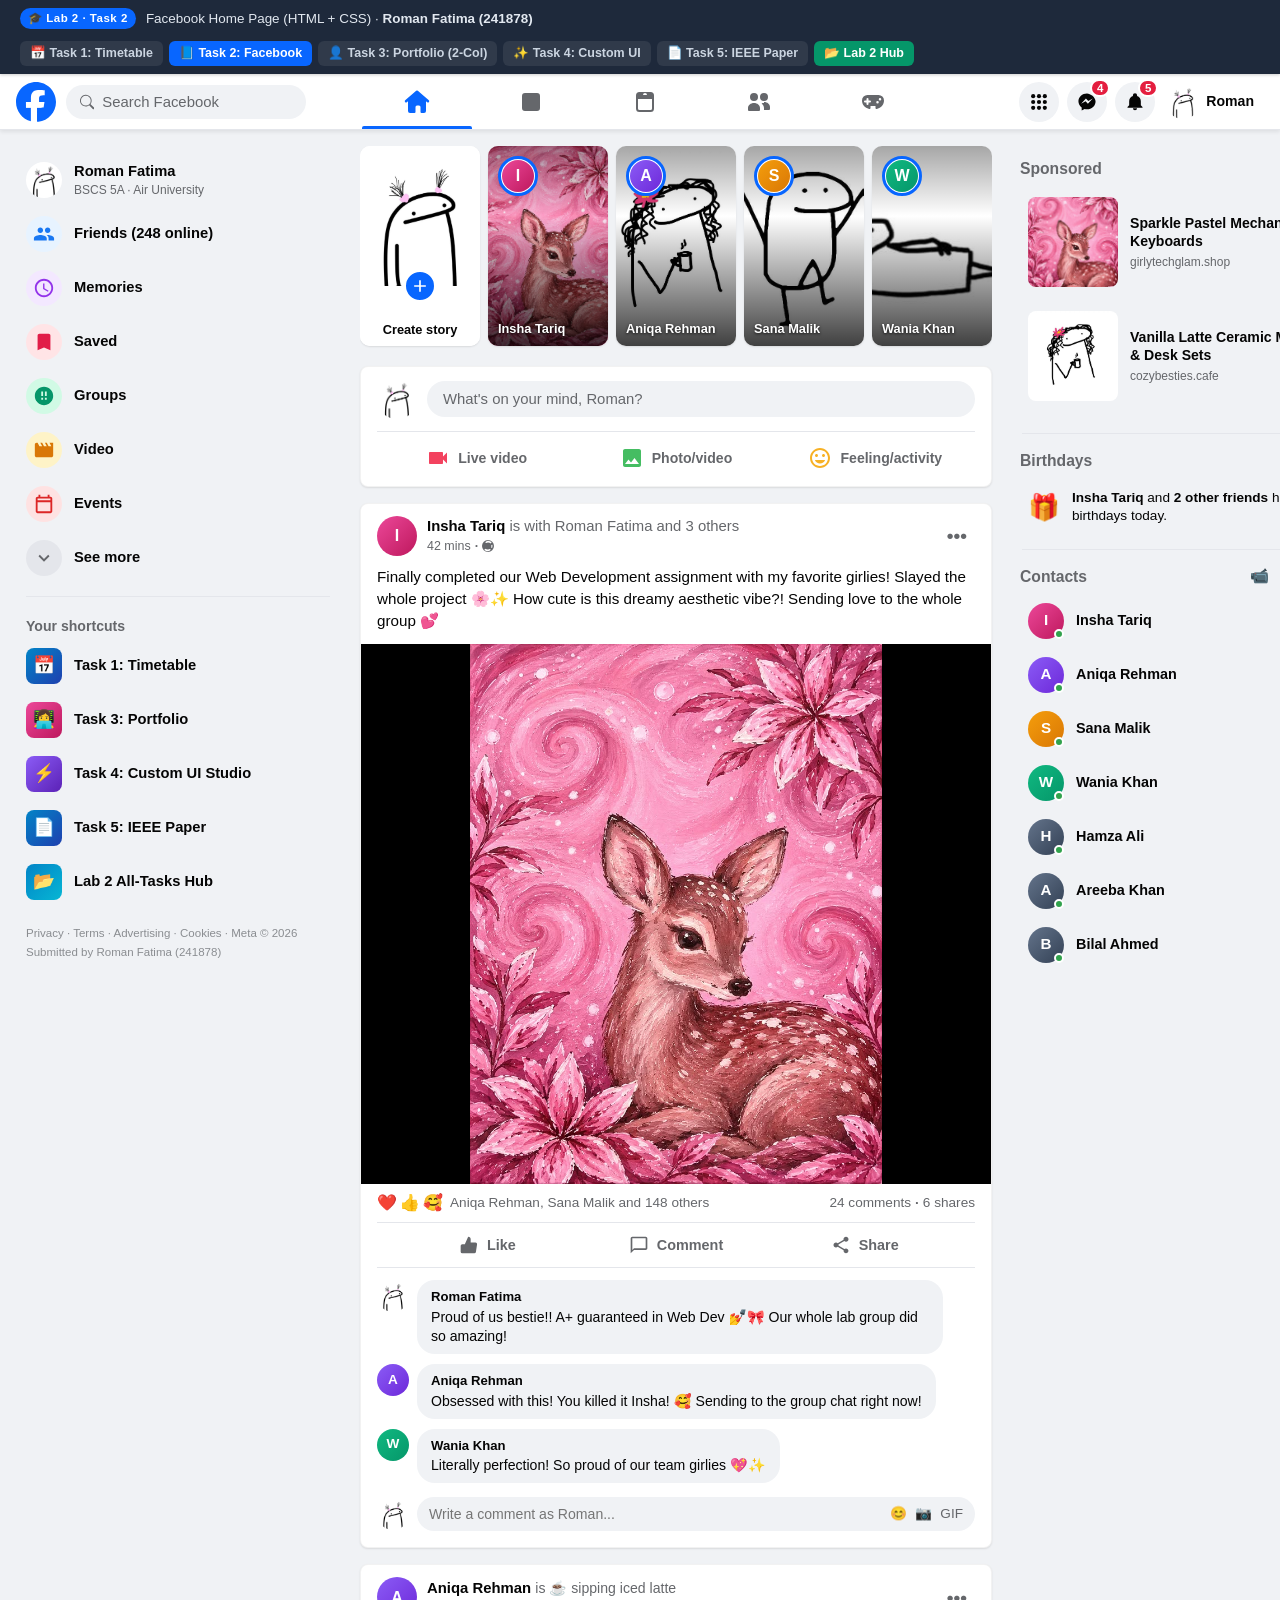
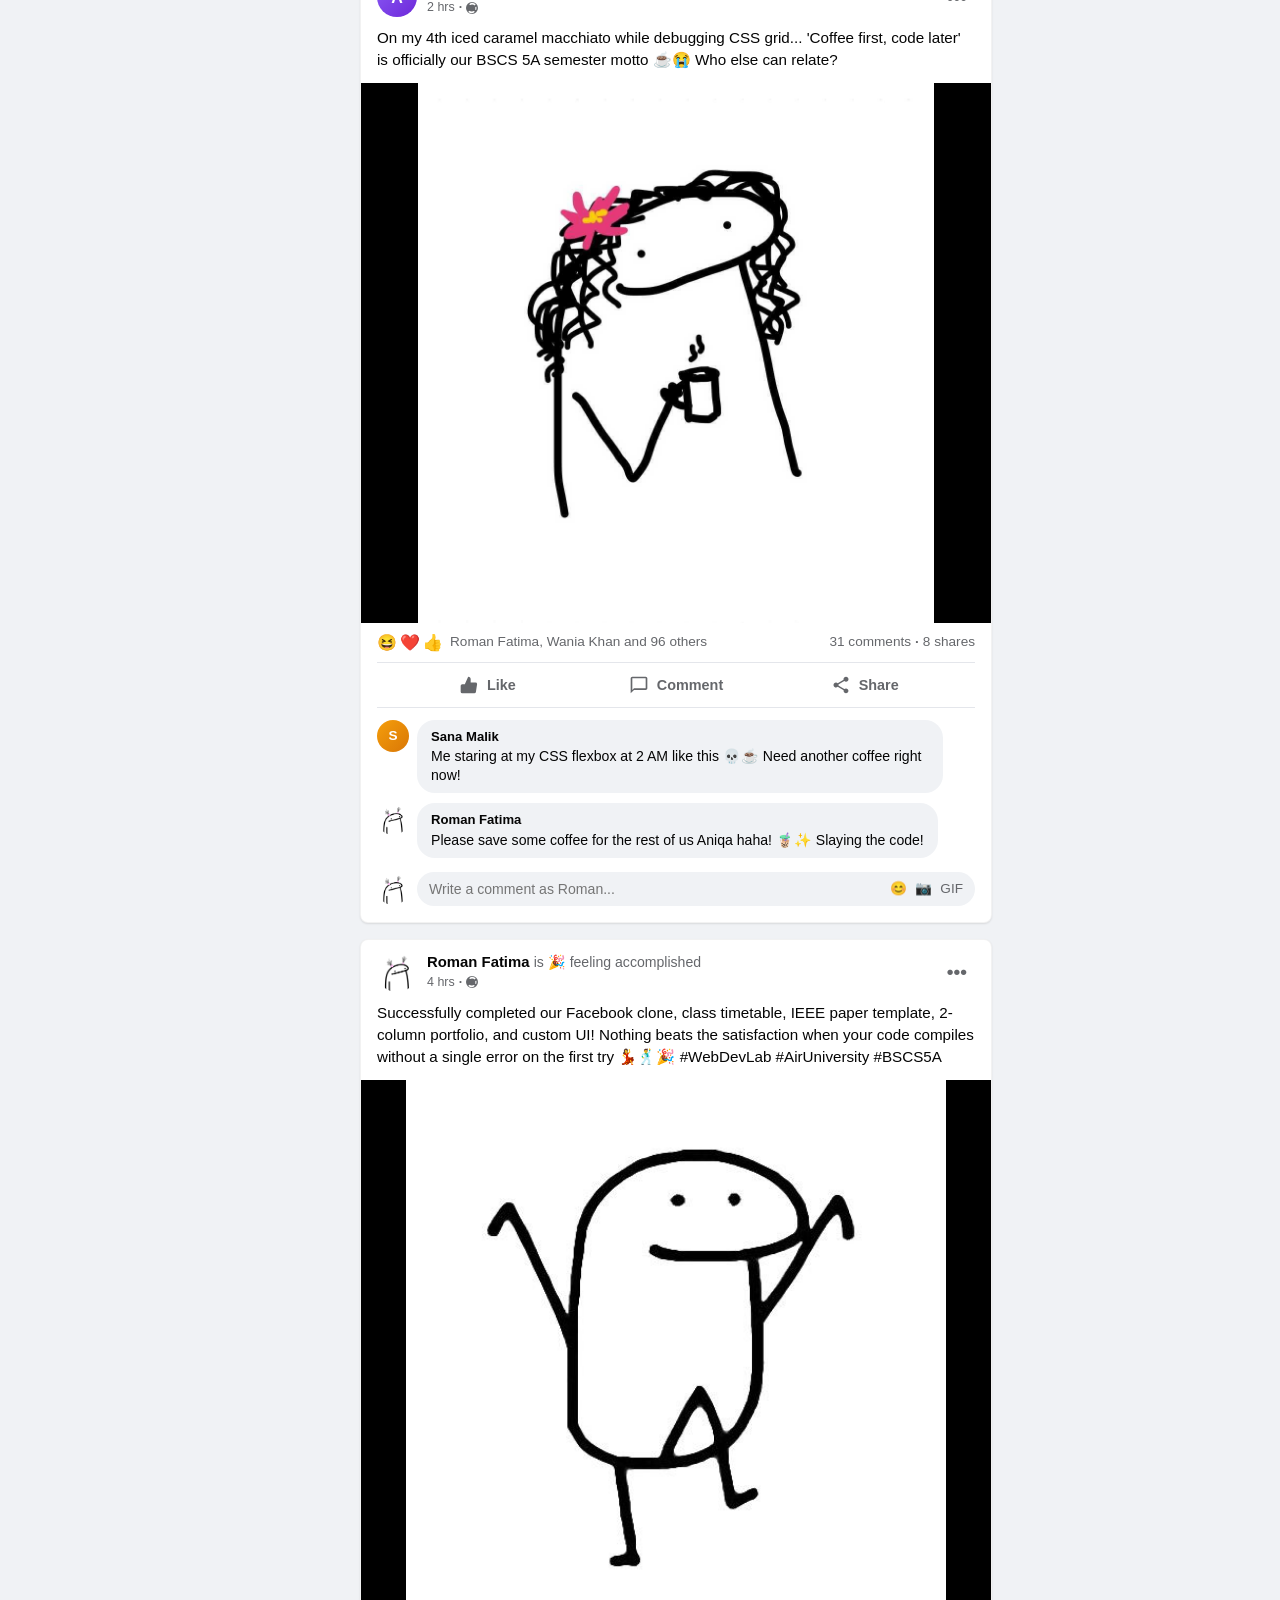
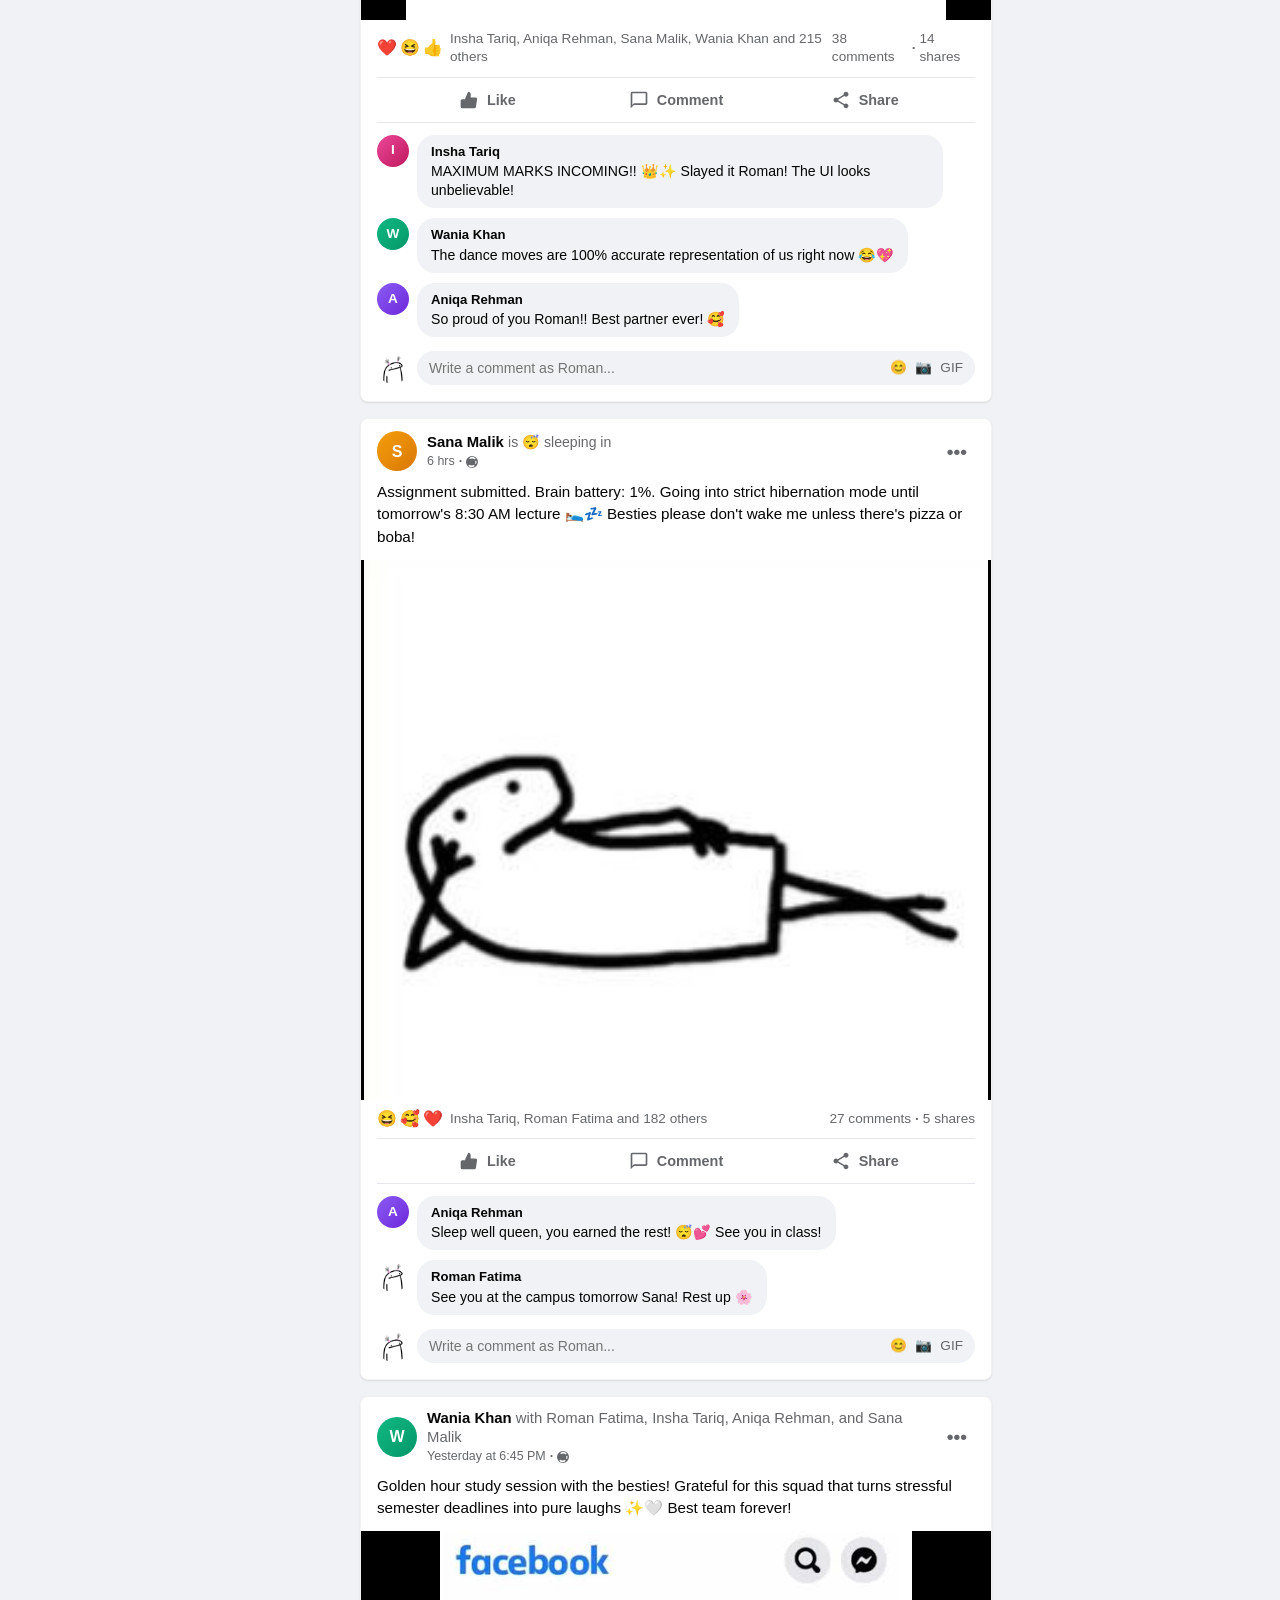
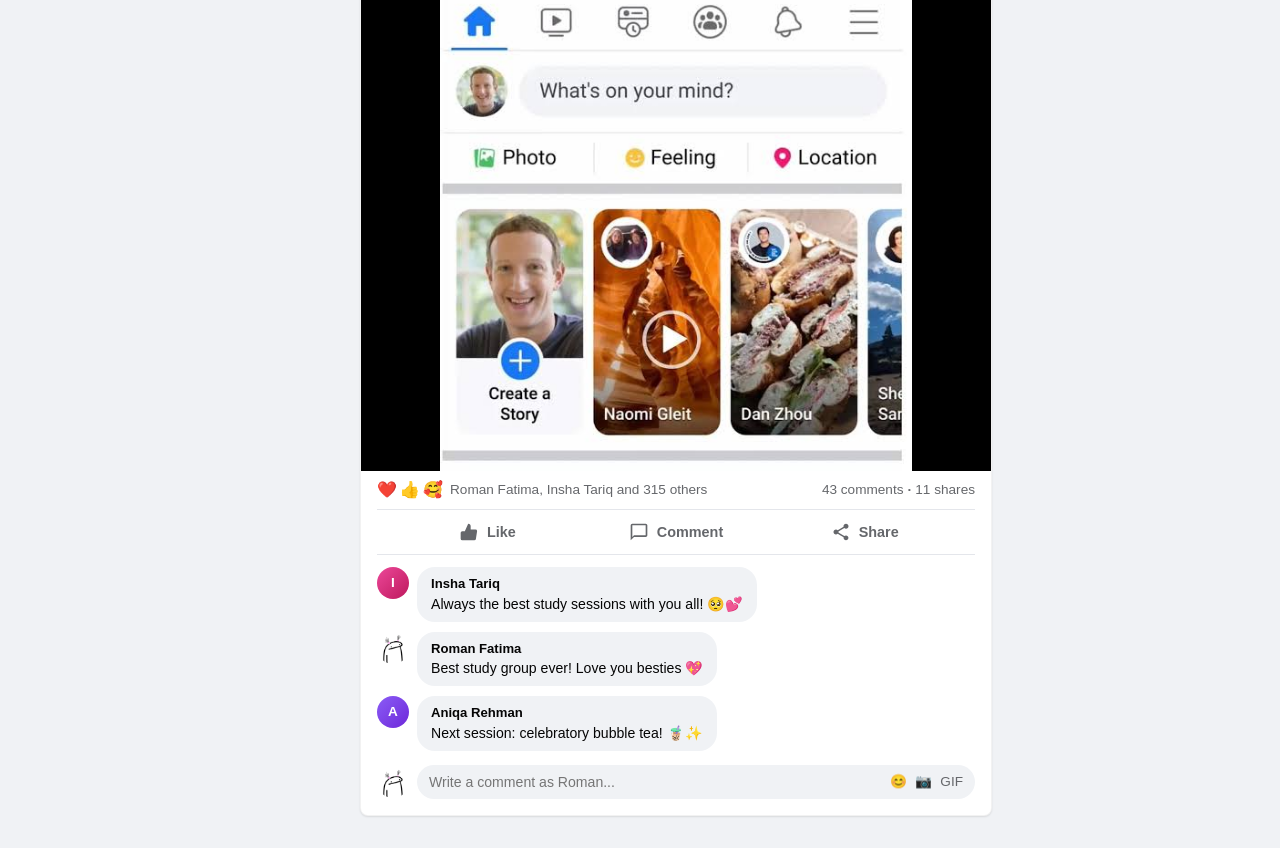
==== index.html @ 96b11219 "Completed Lab 2 Web Development Assignments - Roman Fatima (241878)" ====
<!DOCTYPE html>
<html lang="en">
<head>
  <meta charset="UTF-8">
  <meta name="viewport" content="width=device-width, initial-scale=1.0">
  <title>Facebook | Roman Fatima (BSCS 5A)</title>
  <meta name="description" content="Authentic Facebook Home Page Clone built with pure HTML and CSS for Web Development Lab 2. Featuring stories, real-time reactions, friends posts, and authentic Facebook layout.">
  
  <!-- Modern Clean Typography matching Facebook -->
  <link rel="preconnect" href="https://fonts.googleapis.com">
  <link rel="preconnect" href="https://fonts.gstatic.com" crossorigin>
  <link href="https://fonts.googleapis.com/css2?family=Segoe+UI:wght@400;600;700&family=Inter:wght@400;500;600;700&family=Outfit:wght@500;600;700&display=swap" rel="stylesheet">
  
  <!-- Stylesheet -->
  <link rel="stylesheet" href="styles.css">
</head>
<body class="theme-classic">

  <!-- ======================================================================
       LAB 2 ASSIGNMENT TASK SWITCHER BANNER
       ====================================================================== -->
  <aside class="lab2-quick-bar" aria-label="Assignment Navigation">
    <div class="quick-bar-left">
      <span class="lab2-pill">🎓 Lab 2 · Task 2</span>
      <span class="quick-bar-title">Facebook Home Page (HTML + CSS) · <strong>Roman Fatima (241878)</strong></span>
    </div>
    <div class="quick-bar-links">
      <a href="timetable.html" class="q-link">📅 Task 1: Timetable</a>
      <a href="index.html" class="q-link active">📘 Task 2: Facebook</a>
      <a href="portfolio.html" class="q-link">👤 Task 3: Portfolio (2-Col)</a>
      <a href="custom-ui.html" class="q-link">✨ Task 4: Custom UI</a>
      <a href="ieee-paper.html" class="q-link">📄 Task 5: IEEE Paper</a>
      <a href="full stack lab/Lab 2/index.html" class="q-link hub-btn">📂 Lab 2 Hub</a>
    </div>
  </aside>

  <!-- ======================================================================
       FACEBOOK TOP NAVIGATION BAR (Authentic Facebook Structure)
       ====================================================================== -->
  <header class="fb-header">
    
    <!-- Left: FB Logo & Search -->
    <div class="fb-header-left">
      <a href="index.html" class="fb-logo" title="Facebook">
        <svg viewBox="0 0 36 36" fill="url(#fb-blue-grad)" width="40" height="40">
          <defs>
            <linearGradient id="fb-blue-grad" x1="0%" y1="0%" x2="0%" y2="100%">
              <stop offset="0%" stop-color="#0088FF"/>
              <stop offset="100%" stop-color="#0066EE"/>
            </linearGradient>
          </defs>
          <path d="M20.181 35.87C29.094 34.791 36 27.202 36 18c0-9.941-8.059-18-18-18S0 8.059 0 18c0 8.36 5.706 15.39 13.438 17.38v-12.3H8.973v-5.08h4.465V14.12c0-4.41 2.625-6.85 6.643-6.85 1.924 0 3.937.344 3.937.344v4.33h-2.219c-2.186 0-2.868 1.356-2.868 2.75v3.31h4.88l-.78 5.08h-4.1V35.87z" fill="#0866ff"/>
          <path d="M24.846 22.98l.78-5.08h-4.88v-3.31c0-1.394.682-2.75 2.868-2.75h2.219v-4.33s-2.013-.344-3.937-.344c-4.018 0-6.643 2.44-6.643 6.85v3.88H8.973v5.08h4.465v12.3c.883.136 1.785.207 2.702.207.86 0 1.705-.064 2.534-.187v-12.32h4.172z" fill="#ffffff"/>
        </svg>
      </a>
      <div class="fb-search-bar">
        <svg class="search-icon" viewBox="0 0 16 16" width="16" height="16" fill="#65676b">
          <path d="M11.742 10.344a6.5 6.5 0 1 0-1.397 1.398h-.001c.03.04.062.078.098.115l3.85 3.85a1 1 0 0 0 1.415-1.414l-3.85-3.85a1.007 1.007 0 0 0-.115-.1zM12 6.5a5.5 5.5 0 1 1-11 0 5.5 5.5 0 0 1 11 0z"/>
        </svg>
        <input type="text" placeholder="Search Facebook" aria-label="Search Facebook">
      </div>
    </div>

    <!-- Center: Primary 5 FB Navigation Tabs -->
    <nav class="fb-header-center" aria-label="Global Navigation">
      <a href="index.html" class="nav-tab active" title="Home">
        <svg viewBox="0 0 28 28" width="28" height="28" fill="currentColor">
          <path d="M25.825 12.29l-11-9.5a1.25 1.25 0 0 0-1.65 0l-11 9.5a1.25 1.25 0 0 0 1.65 1.88L5 13.197V23a2 2 0 0 0 2 2h4.5a1 1 0 0 0 1-1v-5a1.5 1.5 0 0 1 1.5-1.5h2a1.5 1.5 0 0 1 1.5 1.5v5a1 1 0 0 0 1 1H21a2 2 0 0 0 2-2V13.197l1.175.973a1.25 1.25 0 0 0 1.65-1.88z"/>
        </svg>
        <span class="active-indicator"></span>
      </a>
      <a href="#video" class="nav-tab" title="Video">
        <svg viewBox="0 0 28 28" width="28" height="28" fill="currentColor">
          <path d="M8 5a3 3 0 0 0-3 3v12a3 3 0 0 0 3 3h12a3 3 0 0 0 3-3V8a3 3 0 0 0-3-3H8zm4 5.5v7l5.5-3.5-5.5-3.5z"/>
        </svg>
      </a>
      <a href="#marketplace" class="nav-tab" title="Marketplace">
        <svg viewBox="0 0 28 28" width="28" height="28" fill="currentColor">
          <path d="M19.5 4h-11a3.5 3.5 0 0 0-3.5 3.5v13A3.5 3.5 0 0 0 8.5 24h11a3.5 3.5 0 0 0 3.5-3.5v-13A3.5 3.5 0 0 0 19.5 4zm-7.5 3a2 2 0 1 1 4 0h-4zm7.5 15h-11a1.5 1.5 0 0 1-1.5-1.5V11h14v9.5a1.5 1.5 0 0 1-1.5 1.5z"/>
        </svg>
      </a>
      <a href="#groups" class="nav-tab" title="Groups">
        <svg viewBox="0 0 28 28" width="28" height="28" fill="currentColor">
          <path d="M9 13a4 4 0 1 0 0-8 4 4 0 0 0 0 8zm10 0a4 4 0 1 0 0-8 4 4 0 0 0 0 8zm-10 2c-3.315 0-6 2.239-6 5v2a1 1 0 0 0 1 1h10a1 1 0 0 0 1-1v-2c0-2.761-2.685-5-6-5zm10 0c-.868 0-1.684.155-2.422.428 1.458 1.144 2.422 2.76 2.422 4.572v2h5a1 1 0 0 0 1-1v-2c0-2.761-2.685-5-6-5z"/>
        </svg>
      </a>
      <a href="#gaming" class="nav-tab" title="Gaming">
        <svg viewBox="0 0 28 28" width="28" height="28" fill="currentColor">
          <path d="M19.5 7h-11a5.5 5.5 0 0 0-5.5 5.5c0 3.55 2.11 6.64 5.37 7.76l1.79.62c.67.23 1.34-.27 1.34-.98v-1.9h5v1.9c0 .71.67 1.21 1.34.98l1.79-.62c3.26-1.12 5.37-4.21 5.37-7.76A5.5 5.5 0 0 0 19.5 7zm-8.5 7.5h-1.5v1.5a1 1 0 0 1-2 0v-1.5H6a1 1 0 0 1 0-2h1.5V11a1 1 0 0 1 2 0v1.5H11a1 1 0 0 1 0 2zm7.5 1a1.25 1.25 0 1 1 0-2.5 1.25 1.25 0 0 1 0 2.5zm2.5-3a1.25 1.25 0 1 1 0-2.5 1.25 1.25 0 0 1 0 2.5z"/>
        </svg>
      </a>
    </nav>

    <!-- Right: Menu, Messenger, Notifications, Profile -->
    <div class="fb-header-right">
      
      <button class="circle-btn" title="Menu" aria-label="Menu">
        <svg viewBox="0 0 24 24" width="20" height="20" fill="currentColor">
          <circle cx="5" cy="5" r="2.5"/><circle cx="12" cy="5" r="2.5"/><circle cx="19" cy="5" r="2.5"/>
          <circle cx="5" cy="12" r="2.5"/><circle cx="12" cy="12" r="2.5"/><circle cx="19" cy="12" r="2.5"/>
          <circle cx="5" cy="19" r="2.5"/><circle cx="12" cy="19" r="2.5"/><circle cx="19" cy="19" r="2.5"/>
        </svg>
      </button>

      <button class="circle-btn" title="Messenger" aria-label="Messenger" id="messengerBtn">
        <svg viewBox="0 0 28 28" width="20" height="20" fill="currentColor">
          <path d="M14 2C7.373 2 2 6.925 2 13c0 3.473 1.765 6.574 4.545 8.625v4.375l4.137-2.27c1.037.29 2.148.445 3.318.445 6.627 0 12-4.925 12-11S18.627 2 14 2zm1.25 14.5l-3.25-3.5-6.25 3.5 6.75-7.25 3.25 3.5 6.25-3.5-6.75 7.25z"/>
        </svg>
        <span class="fb-badge">4</span>
      </button>

      <button class="circle-btn" title="Notifications" aria-label="Notifications">
        <svg viewBox="0 0 24 24" width="20" height="20" fill="currentColor">
          <path d="M12 22a2.5 2.5 0 0 0 2.5-2.5h-5A2.5 2.5 0 0 0 12 22zm7-6v-5c0-3.07-1.63-5.64-4.5-6.32V4a2.5 2.5 0 0 0-5 0v.68C6.64 5.36 5 7.92 5 11v5l-2 2v1h18v-1l-2-2z"/>
        </svg>
        <span class="fb-badge">5</span>
      </button>

      <!-- Roman's Profile Chip -->
      <a href="portfolio.html" class="user-chip-btn" title="Roman Fatima Profile">
        <img src="img2.jpg" alt="Roman Fatima" class="user-avatar-top">
        <span class="user-chip-name">Roman</span>
      </a>

    </div>

  </header>

  <!-- ======================================================================
       FACEBOOK MAIN 3-COLUMN LAYOUT
       ====================================================================== -->
  <div class="fb-main-layout">

    <!-- ------------------------------------------------------------------
         LEFT SIDEBAR: Shortcuts & Navigation
         ------------------------------------------------------------------ -->
    <aside class="fb-sidebar-left">
      <div class="sidebar-scrollable">

        <!-- User Profile Shortcut -->
        <a href="portfolio.html" class="sidebar-row">
          <img src="img2.jpg" alt="Roman Fatima" class="sidebar-avatar">
          <div class="sidebar-row-info">
            <span class="sidebar-row-title">Roman Fatima</span>
            <span class="sidebar-row-sub">BSCS 5A · Air University</span>
          </div>
        </a>

        <!-- Facebook Navigation Shortcuts -->
        <a href="#friends" class="sidebar-row">
          <div class="sidebar-icon-circle blue">
            <svg viewBox="0 0 24 24" width="22" height="22" fill="#1877f2"><path d="M16 11c1.66 0 2.99-1.34 2.99-3S17.66 5 16 5c-1.66 0-3 1.34-3 3s1.34 3 3 3zm-8 0c1.66 0 2.99-1.34 2.99-3S9.66 5 8 5C6.34 5 5 6.34 5 8s1.34 3 3 3zm0 2c-2.33 0-7 1.17-7 3.5V19h14v-2.5c0-2.33-4.67-3.5-7-3.5zm8 0c-.29 0-.62.02-.97.05 1.16.84 1.97 1.97 1.97 3.45V19h6v-2.5c0-2.33-4.67-3.5-7-3.5z"/></svg>
          </div>
          <span class="sidebar-row-title">Friends (248 online)</span>
        </a>

        <a href="#memories" class="sidebar-row">
          <div class="sidebar-icon-circle purple">
            <svg viewBox="0 0 24 24" width="22" height="22" fill="#9333ea"><path d="M11.99 2C6.47 2 2 6.48 2 12s4.47 10 9.99 10C17.52 22 22 17.52 22 12S17.52 2 11.99 2zM12 20c-4.42 0-8-3.58-8-8s3.58-8 8-8 8 3.58 8 8-3.58 8-8 8zm.5-13H11v6l5.25 3.15.75-1.23-4.5-2.67z"/></svg>
          </div>
          <span class="sidebar-row-title">Memories</span>
        </a>

        <a href="#saved" class="sidebar-row">
          <div class="sidebar-icon-circle pink">
            <svg viewBox="0 0 24 24" width="22" height="22" fill="#e11d48"><path d="M17 3H7c-1.1 0-1.99.9-1.99 2L5 21l7-3 7 3V5c0-1.1-.9-2-2-2z"/></svg>
          </div>
          <span class="sidebar-row-title">Saved</span>
        </a>

        <a href="#groups" class="sidebar-row">
          <div class="sidebar-icon-circle green">
            <svg viewBox="0 0 24 24" width="22" height="22" fill="#059669"><path d="M12 2C6.48 2 2 6.48 2 12s4.48 10 10 10 10-4.48 10-10S17.52 2 12 2zm-1 14H9v-2h2v2zm0-4H9V7h2v5zm4 4h-2v-2h2v2zm0-4h-2V7h2v5z"/></svg>
          </div>
          <span class="sidebar-row-title">Groups</span>
        </a>

        <a href="#video" class="sidebar-row">
          <div class="sidebar-icon-circle amber">
            <svg viewBox="0 0 24 24" width="22" height="22" fill="#d97706"><path d="M18 4l2 4h-3l-2-4h-2l2 4h-3l-2-4H8l2 4H7L5 4H4c-1.1 0-1.99.9-1.99 2L2 18c0 1.1.9 2 2 2h16c1.1 0 2-.9 2-2V4h-4z"/></svg>
          </div>
          <span class="sidebar-row-title">Video</span>
        </a>

        <a href="#events" class="sidebar-row">
          <div class="sidebar-icon-circle red">
            <svg viewBox="0 0 24 24" width="22" height="22" fill="#dc2626"><path d="M19 4h-1V2h-2v2H8V2H6v2H5c-1.11 0-1.99.9-1.99 2L3 20c0 1.1.89 2 2 2h14c1.1 0 2-.9 2-2V6c0-1.1-.9-2-2-2zm0 16H5V10h14v10zm0-12H5V6h14v2z"/></svg>
          </div>
          <span class="sidebar-row-title">Events</span>
        </a>

        <a href="#see-more" class="sidebar-row">
          <div class="sidebar-icon-circle gray">
            <svg viewBox="0 0 24 24" width="22" height="22" fill="#65676b"><path d="M7.41 8.59L12 13.17l4.59-4.58L18 10l-6 6-6-6 1.41-1.41z"/></svg>
          </div>
          <span class="sidebar-row-title">See more</span>
        </a>

        <div class="sidebar-divider"></div>

        <!-- Shortcuts Section -->
        <div class="sidebar-heading">Your shortcuts</div>

        <a href="timetable.html" class="sidebar-row">
          <div class="shortcut-thumb blue-grad">📅</div>
          <span class="sidebar-row-title">Task 1: Timetable</span>
        </a>

        <a href="portfolio.html" class="sidebar-row">
          <div class="shortcut-thumb pink-grad">👩‍💻</div>
          <span class="sidebar-row-title">Task 3: Portfolio</span>
        </a>

        <a href="custom-ui.html" class="sidebar-row">
          <div class="shortcut-thumb purple-grad">⚡</div>
          <span class="sidebar-row-title">Task 4: Custom UI Studio</span>
        </a>

        <a href="ieee-paper.html" class="sidebar-row">
          <div class="shortcut-thumb blue-grad">📄</div>
          <span class="sidebar-row-title">Task 5: IEEE Paper</span>
        </a>

        <a href="full stack lab/Lab 2/index.html" class="sidebar-row">
          <div class="shortcut-thumb teal-grad" style="background: linear-gradient(135deg, #0284c7, #06b6d4);">📂</div>
          <span class="sidebar-row-title">Lab 2 All-Tasks Hub</span>
        </a>

        <div class="sidebar-footer-links">
          <span>Privacy · Terms · Advertising · Cookies · Meta © 2026</span>
          <span>Submitted by Roman Fatima (241878)</span>
        </div>

      </div>
    </aside>

    <!-- ------------------------------------------------------------------
         CENTER COLUMN: Newsfeed, Stories & Posts
         ------------------------------------------------------------------ -->
    <main class="fb-feed-center">
      
      <!-- ================================================================
           STORIES CAROUSEL TRAY (Authentic Facebook Stories)
           Rule: NO Roman in friend stories! Only Roman on "Create Story" card.
           Friend stories: Insha, Aniqa, Sana, Wania.
           ================================================================ -->
      <section class="stories-tray" aria-label="Stories">
        
        <!-- 1. CREATE STORY CARD (Roman's Own Tile) -->
        <div class="story-tile create-story-tile" title="Create your story">
          <div class="create-story-img-wrap">
            <img src="img2.jpg" alt="Roman Fatima">
          </div>
          <div class="create-story-bottom">
            <div class="create-story-plus-btn">
              <svg viewBox="0 0 24 24" width="20" height="20" fill="#ffffff">
                <path d="M19 13h-6v6h-2v-6H5v-2h6V5h2v6h6v2z"/>
              </svg>
            </div>
            <span class="create-story-text">Create story</span>
          </div>
        </div>

        <!-- 2. INSHA'S STORY (Cute Fawn Aesthetic) -->
        <div class="story-tile friend-story" onclick="openStoryModal('Insha Tariq', 'img1.jpg', 'avatar-insha.svg', 'Enchanted Forest 🌸✨')" title="View Insha's story">
          <img src="img1.jpg" class="story-background-img" alt="Insha's Story">
          <div class="story-overlay-gradient"></div>
          <div class="story-avatar-ring">
            <div class="story-avatar insha-avatar">I</div>
          </div>
          <span class="story-author-name">Insha Tariq</span>
        </div>

        <!-- 3. ANIQA'S STORY (Coffee Mood / Flork Meme) -->
        <div class="story-tile friend-story" onclick="openStoryModal('Aniqa Rehman', 'img4.jpg', 'avatar-aniqa.svg', 'Coffee First, Code Later ☕😭')" title="View Aniqa's story">
          <img src="img4.jpg" class="story-background-img" alt="Aniqa's Story">
          <div class="story-overlay-gradient"></div>
          <div class="story-avatar-ring">
            <div class="story-avatar aniqa-avatar">A</div>
          </div>
          <span class="story-author-name">Aniqa Rehman</span>
        </div>

        <!-- 4. SANA'S STORY (Dancing Celebration Flork) -->
        <div class="story-tile friend-story" onclick="openStoryModal('Sana Malik', 'img5.jpg', 'avatar-sana.svg', 'Project Complete Happy Dance 💃🎉')" title="View Sana's story">
          <img src="img5.jpg" class="story-background-img" alt="Sana's Story">
          <div class="story-overlay-gradient"></div>
          <div class="story-avatar-ring">
            <div class="story-avatar sana-avatar">S</div>
          </div>
          <span class="story-author-name">Sana Malik</span>
        </div>

        <!-- 5. WANIA'S STORY (Relaxing Cozy Bed Flork) -->
        <div class="story-tile friend-story" onclick="openStoryModal('Wania Khan', 'img 6.jpg', 'avatar-wania.svg', 'Hibernation Mode Activated 🛌💤')" title="View Wania's story">
          <img src="img 6.jpg" class="story-background-img" alt="Wania's Story">
          <div class="story-overlay-gradient"></div>
          <div class="story-avatar-ring">
            <div class="story-avatar wania-avatar">W</div>
          </div>
          <span class="story-author-name">Wania Khan</span>
        </div>

      </section>

      <!-- ================================================================
           "WHAT'S ON YOUR MIND?" CREATE POST BOX
           ================================================================ -->
      <section class="fb-card create-post-card">
        <div class="create-post-top-row">
          <img src="img2.jpg" alt="Roman Fatima" class="post-user-avatar">
          <button class="mind-input-btn" id="openCreatePostModal">
            What's on your mind, Roman?
          </button>
        </div>

        <div class="post-divider"></div>

        <div class="create-post-actions-row">
          <button class="action-item-btn">
            <svg viewBox="0 0 24 24" width="24" height="24" fill="#f3425f">
              <path d="M17 10.5V7c0-.55-.45-1-1-1H4c-.55 0-1 .45-1 1v10c0 .55.45 1 1 1h12c.55 0 1-.45 1-1v-3.5l4 4v-11l-4 4z"/>
            </svg>
            <span>Live video</span>
          </button>

          <button class="action-item-btn" id="photoVideoBtn">
            <svg viewBox="0 0 24 24" width="24" height="24" fill="#45bd62">
              <path d="M21 19V5c0-1.1-.9-2-2-2H5c-1.1 0-2 .9-2 2v14c0 1.1.9 2 2 2h14c1.1 0 2-.9 2-2zM8.5 13.5l2.5 3.01L14.5 12l4.5 6H5l3.5-4.5z"/>
            </svg>
            <span>Photo/video</span>
          </button>

          <button class="action-item-btn">
            <svg viewBox="0 0 24 24" width="24" height="24" fill="#f7b125">
              <path d="M12 2C6.48 2 2 6.48 2 12s4.48 10 10 10 10-4.48 10-10S17.52 2 12 2zm0 18c-4.41 0-8-3.59-8-8s3.59-8 8-8 8 3.59 8 8-3.59 8-8 8zm3.5-9c.83 0 1.5-.67 1.5-1.5S16.33 8 15.5 8 14 8.67 14 9.5s.67 1.5 1.5 1.5zm-7 0c.83 0 1.5-.67 1.5-1.5S9.33 8 8.5 8 7 8.67 7 9.5 7.67 11 8.5 11zm3.5 6.5c2.33 0 4.31-1.46 5.11-3.5H6.89c.8 2.04 2.78 3.5 5.11 3.5z"/>
            </svg>
            <span>Feeling/activity</span>
          </button>
        </div>
      </section>

      <!-- ================================================================
           POSTS STREAM (Authentic Facebook Newsfeed)
           Featuring: Insha, Aniqa, Roman Fatima, Sana, Wania!
           NO Sarah Corruccini!
           ================================================================ -->
      <div class="posts-stream" id="postsStream">

        <!-- --------------------------------------------------------------
             POST 1: INSHA TARIQ (Cute Fawn Aesthetic)
             -------------------------------------------------------------- -->
        <article class="fb-card post-card" id="post-insha">
          <!-- Post Header -->
          <div class="post-header">
            <div class="post-author-wrap">
              <div class="avatar-ring-sm">
                <div class="post-avatar insha-avatar">I</div>
              </div>
              <div class="post-author-details">
                <div class="post-author-name">
                  <a href="#">Insha Tariq</a>
                  <span class="post-tag-with">is with <a href="#">Roman Fatima</a> and 3 others</span>
                </div>
                <div class="post-timestamp-row">
                  <span class="post-time">42 mins</span>
                  <span class="bullet">·</span>
                  <svg class="privacy-icon" viewBox="0 0 16 16" width="12" height="12" fill="#65676b">
                    <path d="M8 0a8 8 0 1 0 8 8A8 8 0 0 0 8 0zm0 1a6.97 6.97 0 0 1 4.93 2.05L11.5 4.5A5.5 5.5 0 0 0 8 3.5a5.45 5.45 0 0 0-2.48.59L4.2 3.16A6.97 6.97 0 0 1 8 1zm5.95 7a6.95 6.95 0 0 1-.52 2.65l-1.32-.76a5.53 5.53 0 0 0 .39-1.89c0-.43-.05-.85-.14-1.25l1.45-.44a6.83 6.83 0 0 1 .14 1.69zM8 15a6.97 6.97 0 0 1-4.93-2.05l1.43-1.45A5.5 5.5 0 0 0 8 12.5a5.45 5.45 0 0 0 2.48-.59l1.32.93A6.97 6.97 0 0 1 8 15z"/>
                  </svg>
                </div>
              </div>
            </div>
            <div class="post-menu-btn" title="Options">•••</div>
          </div>

          <!-- Post Content -->
          <div class="post-text-body">
            Finally completed our Web Development assignment with my favorite girlies! Slayed the whole project 🌸✨ How cute is this dreamy aesthetic vibe?! Sending love to the whole group 💕
          </div>

          <!-- Post Media Image -->
          <div class="post-media-container">
            <img src="img1.jpg" alt="Enchanted Forest Aesthetic" class="post-image">
          </div>

          <!-- Engagement Stats Bar -->
          <div class="post-engagement-stats">
            <div class="reactions-summary">
              <span class="reaction-bubble heart">❤️</span>
              <span class="reaction-bubble like">👍</span>
              <span class="reaction-bubble care">🥰</span>
              <span class="reactions-count-text">Aniqa Rehman, Sana Malik and 148 others</span>
            </div>
            <div class="comments-shares-summary">
              <span>24 comments</span>
              <span class="bullet">·</span>
              <span>6 shares</span>
            </div>
          </div>

          <!-- Action Buttons Bar -->
          <div class="post-actions-bar">
            <button class="post-action-btn like-btn" onclick="toggleLike(this, 'reactions-count-insha')">
              <svg viewBox="0 0 24 24" width="20" height="20" fill="currentColor">
                <path d="M14 9V5a3 3 0 0 0-3-3l-4 9v11h11.28a2 2 0 0 0 2-1.7l1.38-9a2 2 0 0 0-2-2.3zM7 22H4a2 2 0 0 1-2-2v-7a2 2 0 0 1 2-2h3v11z"/>
              </svg>
              <span>Like</span>
            </button>
            <button class="post-action-btn" onclick="focusCommentInput('comment-input-insha')">
              <svg viewBox="0 0 24 24" width="20" height="20" fill="currentColor">
                <path d="M20 2H4c-1.1 0-2 .9-2 2v18l4-4h14c1.1 0 2-.9 2-2V4c0-1.1-.9-2-2-2zm0 14H6l-2 2V4h16v12z"/>
              </svg>
              <span>Comment</span>
            </button>
            <button class="post-action-btn">
              <svg viewBox="0 0 24 24" width="20" height="20" fill="currentColor">
                <path d="M18 16.08c-.76 0-1.44.3-1.96.77L8.91 12.7c.05-.23.09-.46.09-.7s-.04-.47-.09-.7l7.05-4.11c.54.5 1.25.81 2.04.81 1.66 0 3-1.34 3-3s-1.34-3-3-3-3 1.34-3 3c0 .24.04.47.09.7L8.04 9.81C7.5 9.31 6.79 9 6 9c-1.66 0-3 1.34-3 3s1.34 3 3 3c.79 0 1.5-.31 2.04-.81l7.12 4.16c-.05.21-.08.43-.08.65 0 1.61 1.31 2.92 2.92 2.92 1.61 0 2.92-1.31 2.92-2.92s-1.31-2.92-2.92-2.92z"/>
              </svg>
              <span>Share</span>
            </button>
          </div>

          <!-- Comments Section -->
          <div class="post-comments-container">
            
            <!-- Comment 1: Roman Fatima -->
            <div class="comment-item">
              <img src="img2.jpg" class="comment-avatar" alt="Roman Fatima">
              <div class="comment-bubble">
                <div class="comment-author-name">Roman Fatima</div>
                <div class="comment-body-text">Proud of us bestie!! A+ guaranteed in Web Dev 💅🎀 Our whole lab group did so amazing!</div>
              </div>
            </div>

            <!-- Comment 2: Aniqa Rehman -->
            <div class="comment-item">
              <div class="comment-avatar aniqa-avatar">A</div>
              <div class="comment-bubble">
                <div class="comment-author-name">Aniqa Rehman</div>
                <div class="comment-body-text">Obsessed with this! You killed it Insha! 🥰 Sending to the group chat right now!</div>
              </div>
            </div>

            <!-- Comment 3: Wania Khan -->
            <div class="comment-item">
              <div class="comment-avatar wania-avatar">W</div>
              <div class="comment-bubble">
                <div class="comment-author-name">Wania Khan</div>
                <div class="comment-body-text">Literally perfection! So proud of our team girlies 💖✨</div>
              </div>
            </div>

            <!-- Write a Comment Box -->
            <div class="write-comment-row">
              <img src="img2.jpg" class="write-comment-avatar" alt="Roman Fatima">
              <div class="write-comment-box">
                <input type="text" id="comment-input-insha" placeholder="Write a comment as Roman..." onkeydown="handleCommentSubmit(event, this, 'post-insha')">
                <div class="comment-input-icons">
                  <span>😊</span>
                  <span>📷</span>
                  <span>GIF</span>
                </div>
              </div>
            </div>

          </div>
        </article>

        <!-- --------------------------------------------------------------
             POST 2: ANIQA REHMAN (Flork Coffee Meme)
             -------------------------------------------------------------- -->
        <article class="fb-card post-card" id="post-aniqa">
          <div class="post-header">
            <div class="post-author-wrap">
              <div class="avatar-ring-sm">
                <div class="post-avatar aniqa-avatar">A</div>
              </div>
              <div class="post-author-details">
                <div class="post-author-name">
                  <a href="#">Aniqa Rehman</a>
                  <span class="post-mood">is ☕ sipping iced latte</span>
                </div>
                <div class="post-timestamp-row">
                  <span class="post-time">2 hrs</span>
                  <span class="bullet">·</span>
                  <svg class="privacy-icon" viewBox="0 0 16 16" width="12" height="12" fill="#65676b"><path d="M8 0a8 8 0 1 0 8 8A8 8 0 0 0 8 0zm0 1a6.97 6.97 0 0 1 4.93 2.05L11.5 4.5A5.5 5.5 0 0 0 8 3.5a5.45 5.45 0 0 0-2.48.59L4.2 3.16A6.97 6.97 0 0 1 8 1zm5.95 7a6.95 6.95 0 0 1-.52 2.65l-1.32-.76a5.53 5.53 0 0 0 .39-1.89c0-.43-.05-.85-.14-1.25l1.45-.44a6.83 6.83 0 0 1 .14 1.69zM8 15a6.97 6.97 0 0 1-4.93-2.05l1.43-1.45A5.5 5.5 0 0 0 8 12.5a5.45 5.45 0 0 0 2.48-.59l1.32.93A6.97 6.97 0 0 1 8 15z"/></svg>
                </div>
              </div>
            </div>
            <div class="post-menu-btn">•••</div>
          </div>

          <div class="post-text-body">
            On my 4th iced caramel macchiato while debugging CSS grid... 'Coffee first, code later' is officially our BSCS 5A semester motto ☕😭 Who else can relate?
          </div>

          <div class="post-media-container">
            <img src="img4.jpg" alt="Coffee Flork Meme" class="post-image">
          </div>

          <div class="post-engagement-stats">
            <div class="reactions-summary">
              <span class="reaction-bubble haha">😆</span>
              <span class="reaction-bubble heart">❤️</span>
              <span class="reaction-bubble like">👍</span>
              <span class="reactions-count-text">Roman Fatima, Wania Khan and 96 others</span>
            </div>
            <div class="comments-shares-summary">
              <span>31 comments</span>
              <span class="bullet">·</span>
              <span>8 shares</span>
            </div>
          </div>

          <div class="post-actions-bar">
            <button class="post-action-btn like-btn" onclick="toggleLike(this)">
              <svg viewBox="0 0 24 24" width="20" height="20" fill="currentColor"><path d="M14 9V5a3 3 0 0 0-3-3l-4 9v11h11.28a2 2 0 0 0 2-1.7l1.38-9a2 2 0 0 0-2-2.3zM7 22H4a2 2 0 0 1-2-2v-7a2 2 0 0 1 2-2h3v11z"/></svg>
              <span>Like</span>
            </button>
            <button class="post-action-btn">
              <svg viewBox="0 0 24 24" width="20" height="20" fill="currentColor"><path d="M20 2H4c-1.1 0-2 .9-2 2v18l4-4h14c1.1 0 2-.9 2-2V4c0-1.1-.9-2-2-2zm0 14H6l-2 2V4h16v12z"/></svg>
              <span>Comment</span>
            </button>
            <button class="post-action-btn">
              <svg viewBox="0 0 24 24" width="20" height="20" fill="currentColor"><path d="M18 16.08c-.76 0-1.44.3-1.96.77L8.91 12.7c.05-.23.09-.46.09-.7s-.04-.47-.09-.7l7.05-4.11c.54.5 1.25.81 2.04.81 1.66 0 3-1.34 3-3s-1.34-3-3-3-3 1.34-3 3c0 .24.04.47.09.7L8.04 9.81C7.5 9.31 6.79 9 6 9c-1.66 0-3 1.34-3 3s1.34 3 3 3c.79 0 1.5-.31 2.04-.81l7.12 4.16c-.05.21-.08.43-.08.65 0 1.61 1.31 2.92 2.92 2.92 1.61 0 2.92-1.31 2.92-2.92s-1.31-2.92-2.92-2.92z"/></svg>
              <span>Share</span>
            </button>
          </div>

          <div class="post-comments-container">
            <div class="comment-item">
              <div class="comment-avatar sana-avatar">S</div>
              <div class="comment-bubble">
                <div class="comment-author-name">Sana Malik</div>
                <div class="comment-body-text">Me staring at my CSS flexbox at 2 AM like this 💀☕ Need another coffee right now!</div>
              </div>
            </div>
            <div class="comment-item">
              <img src="img2.jpg" class="comment-avatar" alt="Roman Fatima">
              <div class="comment-bubble">
                <div class="comment-author-name">Roman Fatima</div>
                <div class="comment-body-text">Please save some coffee for the rest of us Aniqa haha! 🧋✨ Slaying the code!</div>
              </div>
            </div>
            <div class="write-comment-row">
              <img src="img2.jpg" class="write-comment-avatar" alt="Roman Fatima">
              <div class="write-comment-box">
                <input type="text" placeholder="Write a comment as Roman..." onkeydown="handleCommentSubmit(event, this, 'post-aniqa')">
                <div class="comment-input-icons"><span>😊</span><span>📷</span><span>GIF</span></div>
              </div>
            </div>
          </div>
        </article>

        <!-- --------------------------------------------------------------
             POST 3: ROMAN FATIMA (Celebration Flork Dance)
             -------------------------------------------------------------- -->
        <article class="fb-card post-card" id="post-roman">
          <div class="post-header">
            <div class="post-author-wrap">
              <img src="img2.jpg" alt="Roman Fatima" class="post-avatar">
              <div class="post-author-details">
                <div class="post-author-name">
                  <a href="#">Roman Fatima</a>
                  <span class="post-mood">is 🎉 feeling accomplished</span>
                </div>
                <div class="post-timestamp-row">
                  <span class="post-time">4 hrs</span>
                  <span class="bullet">·</span>
                  <svg class="privacy-icon" viewBox="0 0 16 16" width="12" height="12" fill="#65676b"><path d="M8 0a8 8 0 1 0 8 8A8 8 0 0 0 8 0zm0 1a6.97 6.97 0 0 1 4.93 2.05L11.5 4.5A5.5 5.5 0 0 0 8 3.5a5.45 5.45 0 0 0-2.48.59L4.2 3.16A6.97 6.97 0 0 1 8 1zm5.95 7a6.95 6.95 0 0 1-.52 2.65l-1.32-.76a5.53 5.53 0 0 0 .39-1.89c0-.43-.05-.85-.14-1.25l1.45-.44a6.83 6.83 0 0 1 .14 1.69zM8 15a6.97 6.97 0 0 1-4.93-2.05l1.43-1.45A5.5 5.5 0 0 0 8 12.5a5.45 5.45 0 0 0 2.48-.59l1.32.93A6.97 6.97 0 0 1 8 15z"/></svg>
                </div>
              </div>
            </div>
            <div class="post-menu-btn">•••</div>
          </div>

          <div class="post-text-body">
            Successfully completed our Facebook clone, class timetable, IEEE paper template, 2-column portfolio, and custom UI! Nothing beats the satisfaction when your code compiles without a single error on the first try 💃🕺🎉 #WebDevLab #AirUniversity #BSCS5A
          </div>

          <div class="post-media-container">
            <img src="img5.jpg" alt="Dance Flork Meme" class="post-image">
          </div>

          <div class="post-engagement-stats">
            <div class="reactions-summary">
              <span class="reaction-bubble heart">❤️</span>
              <span class="reaction-bubble haha">😆</span>
              <span class="reaction-bubble like">👍</span>
              <span class="reactions-count-text">Insha Tariq, Aniqa Rehman, Sana Malik, Wania Khan and 215 others</span>
            </div>
            <div class="comments-shares-summary">
              <span>38 comments</span>
              <span class="bullet">·</span>
              <span>14 shares</span>
            </div>
          </div>

          <div class="post-actions-bar">
            <button class="post-action-btn like-btn" onclick="toggleLike(this)">
              <svg viewBox="0 0 24 24" width="20" height="20" fill="currentColor"><path d="M14 9V5a3 3 0 0 0-3-3l-4 9v11h11.28a2 2 0 0 0 2-1.7l1.38-9a2 2 0 0 0-2-2.3zM7 22H4a2 2 0 0 1-2-2v-7a2 2 0 0 1 2-2h3v11z"/></svg>
              <span>Like</span>
            </button>
            <button class="post-action-btn">
              <svg viewBox="0 0 24 24" width="20" height="20" fill="currentColor"><path d="M20 2H4c-1.1 0-2 .9-2 2v18l4-4h14c1.1 0 2-.9 2-2V4c0-1.1-.9-2-2-2zm0 14H6l-2 2V4h16v12z"/></svg>
              <span>Comment</span>
            </button>
            <button class="post-action-btn">
              <svg viewBox="0 0 24 24" width="20" height="20" fill="currentColor"><path d="M18 16.08c-.76 0-1.44.3-1.96.77L8.91 12.7c.05-.23.09-.46.09-.7s-.04-.47-.09-.7l7.05-4.11c.54.5 1.25.81 2.04.81 1.66 0 3-1.34 3-3s-1.34-3-3-3-3 1.34-3 3c0 .24.04.47.09.7L8.04 9.81C7.5 9.31 6.79 9 6 9c-1.66 0-3 1.34-3 3s1.34 3 3 3c.79 0 1.5-.31 2.04-.81l7.12 4.16c-.05.21-.08.43-.08.65 0 1.61 1.31 2.92 2.92 2.92 1.61 0 2.92-1.31 2.92-2.92s-1.31-2.92-2.92-2.92z"/></svg>
              <span>Share</span>
            </button>
          </div>

          <div class="post-comments-container">
            <div class="comment-item">
              <div class="comment-avatar insha-avatar">I</div>
              <div class="comment-bubble">
                <div class="comment-author-name">Insha Tariq</div>
                <div class="comment-body-text">MAXIMUM MARKS INCOMING!! 👑✨ Slayed it Roman! The UI looks unbelievable!</div>
              </div>
            </div>
            <div class="comment-item">
              <div class="comment-avatar wania-avatar">W</div>
              <div class="comment-bubble">
                <div class="comment-author-name">Wania Khan</div>
                <div class="comment-body-text">The dance moves are 100% accurate representation of us right now 😂💖</div>
              </div>
            </div>
            <div class="comment-item">
              <div class="comment-avatar aniqa-avatar">A</div>
              <div class="comment-bubble">
                <div class="comment-author-name">Aniqa Rehman</div>
                <div class="comment-body-text">So proud of you Roman!! Best partner ever! 🥰</div>
              </div>
            </div>
            <div class="write-comment-row">
              <img src="img2.jpg" class="write-comment-avatar" alt="Roman Fatima">
              <div class="write-comment-box">
                <input type="text" placeholder="Write a comment as Roman..." onkeydown="handleCommentSubmit(event, this, 'post-roman')">
                <div class="comment-input-icons"><span>😊</span><span>📷</span><span>GIF</span></div>
              </div>
            </div>
          </div>
        </article>

        <!-- --------------------------------------------------------------
             POST 4: SANA MALIK (Relaxing Flork Bed Meme)
             -------------------------------------------------------------- -->
        <article class="fb-card post-card" id="post-sana">
          <div class="post-header">
            <div class="post-author-wrap">
              <div class="avatar-ring-sm">
                <div class="post-avatar sana-avatar">S</div>
              </div>
              <div class="post-author-details">
                <div class="post-author-name">
                  <a href="#">Sana Malik</a>
                  <span class="post-mood">is 😴 sleeping in</span>
                </div>
                <div class="post-timestamp-row">
                  <span class="post-time">6 hrs</span>
                  <span class="bullet">·</span>
                  <svg class="privacy-icon" viewBox="0 0 16 16" width="12" height="12" fill="#65676b"><path d="M8 0a8 8 0 1 0 8 8A8 8 0 0 0 8 0zm0 1a6.97 6.97 0 0 1 4.93 2.05L11.5 4.5A5.5 5.5 0 0 0 8 3.5a5.45 5.45 0 0 0-2.48.59L4.2 3.16A6.97 6.97 0 0 1 8 1zm5.95 7a6.95 6.95 0 0 1-.52 2.65l-1.32-.76a5.53 5.53 0 0 0 .39-1.89c0-.43-.05-.85-.14-1.25l1.45-.44a6.83 6.83 0 0 1 .14 1.69zM8 15a6.97 6.97 0 0 1-4.93-2.05l1.43-1.45A5.5 5.5 0 0 0 8 12.5a5.45 5.45 0 0 0 2.48-.59l1.32.93A6.97 6.97 0 0 1 8 15z"/></svg>
                </div>
              </div>
            </div>
            <div class="post-menu-btn">•••</div>
          </div>

          <div class="post-text-body">
            Assignment submitted. Brain battery: 1%. Going into strict hibernation mode until tomorrow's 8:30 AM lecture 🛌💤 Besties please don't wake me unless there's pizza or boba!
          </div>

          <div class="post-media-container">
            <img src="img 6.jpg" alt="Sleeping Flork Meme" class="post-image">
          </div>

          <div class="post-engagement-stats">
            <div class="reactions-summary">
              <span class="reaction-bubble haha">😆</span>
              <span class="reaction-bubble care">🥰</span>
              <span class="reaction-bubble heart">❤️</span>
              <span class="reactions-count-text">Insha Tariq, Roman Fatima and 182 others</span>
            </div>
            <div class="comments-shares-summary">
              <span>27 comments</span>
              <span class="bullet">·</span>
              <span>5 shares</span>
            </div>
          </div>

          <div class="post-actions-bar">
            <button class="post-action-btn like-btn" onclick="toggleLike(this)">
              <svg viewBox="0 0 24 24" width="20" height="20" fill="currentColor"><path d="M14 9V5a3 3 0 0 0-3-3l-4 9v11h11.28a2 2 0 0 0 2-1.7l1.38-9a2 2 0 0 0-2-2.3zM7 22H4a2 2 0 0 1-2-2v-7a2 2 0 0 1 2-2h3v11z"/></svg>
              <span>Like</span>
            </button>
            <button class="post-action-btn">
              <svg viewBox="0 0 24 24" width="20" height="20" fill="currentColor"><path d="M20 2H4c-1.1 0-2 .9-2 2v18l4-4h14c1.1 0 2-.9 2-2V4c0-1.1-.9-2-2-2zm0 14H6l-2 2V4h16v12z"/></svg>
              <span>Comment</span>
            </button>
            <button class="post-action-btn">
              <svg viewBox="0 0 24 24" width="20" height="20" fill="currentColor"><path d="M18 16.08c-.76 0-1.44.3-1.96.77L8.91 12.7c.05-.23.09-.46.09-.7s-.04-.47-.09-.7l7.05-4.11c.54.5 1.25.81 2.04.81 1.66 0 3-1.34 3-3s-1.34-3-3-3-3 1.34-3 3c0 .24.04.47.09.7L8.04 9.81C7.5 9.31 6.79 9 6 9c-1.66 0-3 1.34-3 3s1.34 3 3 3c.79 0 1.5-.31 2.04-.81l7.12 4.16c-.05.21-.08.43-.08.65 0 1.61 1.31 2.92 2.92 2.92 1.61 0 2.92-1.31 2.92-2.92s-1.31-2.92-2.92-2.92z"/></svg>
              <span>Share</span>
            </button>
          </div>

          <div class="post-comments-container">
            <div class="comment-item">
              <div class="comment-avatar aniqa-avatar">A</div>
              <div class="comment-bubble">
                <div class="comment-author-name">Aniqa Rehman</div>
                <div class="comment-body-text">Sleep well queen, you earned the rest! 😴💕 See you in class!</div>
              </div>
            </div>
            <div class="comment-item">
              <img src="img2.jpg" class="comment-avatar" alt="Roman Fatima">
              <div class="comment-bubble">
                <div class="comment-author-name">Roman Fatima</div>
                <div class="comment-body-text">See you at the campus tomorrow Sana! Rest up 🌸</div>
              </div>
            </div>
            <div class="write-comment-row">
              <img src="img2.jpg" class="write-comment-avatar" alt="Roman Fatima">
              <div class="write-comment-box">
                <input type="text" placeholder="Write a comment as Roman..." onkeydown="handleCommentSubmit(event, this, 'post-sana')">
                <div class="comment-input-icons"><span>😊</span><span>📷</span><span>GIF</span></div>
              </div>
            </div>
          </div>
        </article>

        <!-- --------------------------------------------------------------
             POST 5: WANIA KHAN (Golden Hour Aesthetic)
             -------------------------------------------------------------- -->
        <article class="fb-card post-card" id="post-wania">
          <div class="post-header">
            <div class="post-author-wrap">
              <div class="avatar-ring-sm">
                <div class="post-avatar wania-avatar">W</div>
              </div>
              <div class="post-author-details">
                <div class="post-author-name">
                  <a href="#">Wania Khan</a>
                  <span class="post-tag-with">with <a href="#">Roman Fatima</a>, <a href="#">Insha Tariq</a>, <a href="#">Aniqa Rehman</a>, and <a href="#">Sana Malik</a></span>
                </div>
                <div class="post-timestamp-row">
                  <span class="post-time">Yesterday at 6:45 PM</span>
                  <span class="bullet">·</span>
                  <svg class="privacy-icon" viewBox="0 0 16 16" width="12" height="12" fill="#65676b"><path d="M8 0a8 8 0 1 0 8 8A8 8 0 0 0 8 0zm0 1a6.97 6.97 0 0 1 4.93 2.05L11.5 4.5A5.5 5.5 0 0 0 8 3.5a5.45 5.45 0 0 0-2.48.59L4.2 3.16A6.97 6.97 0 0 1 8 1zm5.95 7a6.95 6.95 0 0 1-.52 2.65l-1.32-.76a5.53 5.53 0 0 0 .39-1.89c0-.43-.05-.85-.14-1.25l1.45-.44a6.83 6.83 0 0 1 .14 1.69zM8 15a6.97 6.97 0 0 1-4.93-2.05l1.43-1.45A5.5 5.5 0 0 0 8 12.5a5.45 5.45 0 0 0 2.48-.59l1.32.93A6.97 6.97 0 0 1 8 15z"/></svg>
                </div>
              </div>
            </div>
            <div class="post-menu-btn">•••</div>
          </div>

          <div class="post-text-body">
            Golden hour study session with the besties! Grateful for this squad that turns stressful semester deadlines into pure laughs ✨🤍 Best team forever!
          </div>

          <div class="post-media-container">
            <img src="images.jfif" alt="Golden Hour Squad" class="post-image">
          </div>

          <div class="post-engagement-stats">
            <div class="reactions-summary">
              <span class="reaction-bubble heart">❤️</span>
              <span class="reaction-bubble like">👍</span>
              <span class="reaction-bubble care">🥰</span>
              <span class="reactions-count-text">Roman Fatima, Insha Tariq and 315 others</span>
            </div>
            <div class="comments-shares-summary">
              <span>43 comments</span>
              <span class="bullet">·</span>
              <span>11 shares</span>
            </div>
          </div>

          <div class="post-actions-bar">
            <button class="post-action-btn like-btn" onclick="toggleLike(this)">
              <svg viewBox="0 0 24 24" width="20" height="20" fill="currentColor"><path d="M14 9V5a3 3 0 0 0-3-3l-4 9v11h11.28a2 2 0 0 0 2-1.7l1.38-9a2 2 0 0 0-2-2.3zM7 22H4a2 2 0 0 1-2-2v-7a2 2 0 0 1 2-2h3v11z"/></svg>
              <span>Like</span>
            </button>
            <button class="post-action-btn">
              <svg viewBox="0 0 24 24" width="20" height="20" fill="currentColor"><path d="M20 2H4c-1.1 0-2 .9-2 2v18l4-4h14c1.1 0 2-.9 2-2V4c0-1.1-.9-2-2-2zm0 14H6l-2 2V4h16v12z"/></svg>
              <span>Comment</span>
            </button>
            <button class="post-action-btn">
              <svg viewBox="0 0 24 24" width="20" height="20" fill="currentColor"><path d="M18 16.08c-.76 0-1.44.3-1.96.77L8.91 12.7c.05-.23.09-.46.09-.7s-.04-.47-.09-.7l7.05-4.11c.54.5 1.25.81 2.04.81 1.66 0 3-1.34 3-3s-1.34-3-3-3-3 1.34-3 3c0 .24.04.47.09.7L8.04 9.81C7.5 9.31 6.79 9 6 9c-1.66 0-3 1.34-3 3s1.34 3 3 3c.79 0 1.5-.31 2.04-.81l7.12 4.16c-.05.21-.08.43-.08.65 0 1.61 1.31 2.92 2.92 2.92 1.61 0 2.92-1.31 2.92-2.92s-1.31-2.92-2.92-2.92z"/></svg>
              <span>Share</span>
            </button>
          </div>

          <div class="post-comments-container">
            <div class="comment-item">
              <div class="comment-avatar insha-avatar">I</div>
              <div class="comment-bubble">
                <div class="comment-author-name">Insha Tariq</div>
                <div class="comment-body-text">Always the best study sessions with you all! 🥺💕</div>
              </div>
            </div>
            <div class="comment-item">
              <img src="img2.jpg" class="comment-avatar" alt="Roman Fatima">
              <div class="comment-bubble">
                <div class="comment-author-name">Roman Fatima</div>
                <div class="comment-body-text">Best study group ever! Love you besties 💖</div>
              </div>
            </div>
            <div class="comment-item">
              <div class="comment-avatar aniqa-avatar">A</div>
              <div class="comment-bubble">
                <div class="comment-author-name">Aniqa Rehman</div>
                <div class="comment-body-text">Next session: celebratory bubble tea! 🧋✨</div>
              </div>
            </div>
            <div class="write-comment-row">
              <img src="img2.jpg" class="write-comment-avatar" alt="Roman Fatima">
              <div class="write-comment-box">
                <input type="text" placeholder="Write a comment as Roman..." onkeydown="handleCommentSubmit(event, this, 'post-wania')">
                <div class="comment-input-icons"><span>😊</span><span>📷</span><span>GIF</span></div>
              </div>
            </div>
          </div>
        </article>

      </div>
    </main>

    <!-- ------------------------------------------------------------------
         RIGHT SIDEBAR: Sponsored, Birthdays & Contacts
         ------------------------------------------------------------------ -->
    <aside class="fb-sidebar-right">
      <div class="sidebar-scrollable">

        <!-- Sponsored Section -->
        <div class="right-section">
          <div class="right-heading">Sponsored</div>
          
          <a href="#sponsor1" class="sponsored-item">
            <img src="img1.jpg" alt="Aesthetic Keyboards" class="sponsored-thumbnail">
            <div class="sponsored-info">
              <span class="sponsored-title">Sparkle Pastel Mechanical Keyboards</span>
              <span class="sponsored-domain">girlytechglam.shop</span>
            </div>
          </a>

          <a href="#sponsor2" class="sponsored-item">
            <img src="img4.jpg" alt="Cafe Latte" class="sponsored-thumbnail">
            <div class="sponsored-info">
              <span class="sponsored-title">Vanilla Latte Ceramic Mugs & Desk Sets</span>
              <span class="sponsored-domain">cozybesties.cafe</span>
            </div>
          </a>
        </div>

        <div class="sidebar-divider"></div>

        <!-- Birthdays Section -->
        <div class="right-section">
          <div class="right-heading">Birthdays</div>
          <a href="#birthday" class="birthday-row">
            <span class="birthday-gift-icon">🎁</span>
            <span class="birthday-text"><strong>Insha Tariq</strong> and <strong>2 other friends</strong> have birthdays today.</span>
          </a>
        </div>

        <div class="sidebar-divider"></div>

        <!-- Contacts Section (Real Friends: Insha, Aniqa, Sana, Wania) -->
        <div class="right-section">
          <div class="contacts-header-row">
            <span class="right-heading" style="margin-bottom: 0;">Contacts</span>
            <div class="contacts-actions">
              <span title="New Room">📹</span>
              <span title="Search Contact">🔍</span>
              <span title="Options">•••</span>
            </div>
          </div>

          <div class="contacts-list">
            
            <!-- Insha Tariq -->
            <div class="contact-item" onclick="openChat('Insha Tariq', 'avatar-insha')">
              <div class="contact-avatar-wrap">
                <div class="contact-avatar insha-avatar">I</div>
                <div class="online-dot"></div>
              </div>
              <span class="contact-name">Insha Tariq</span>
            </div>

            <!-- Aniqa Rehman -->
            <div class="contact-item" onclick="openChat('Aniqa Rehman', 'avatar-aniqa')">
              <div class="contact-avatar-wrap">
                <div class="contact-avatar aniqa-avatar">A</div>
                <div class="online-dot"></div>
              </div>
              <span class="contact-name">Aniqa Rehman</span>
            </div>

            <!-- Sana Malik -->
            <div class="contact-item" onclick="openChat('Sana Malik', 'avatar-sana')">
              <div class="contact-avatar-wrap">
                <div class="contact-avatar sana-avatar">S</div>
                <div class="online-dot"></div>
              </div>
              <span class="contact-name">Sana Malik</span>
            </div>

            <!-- Wania Khan -->
            <div class="contact-item" onclick="openChat('Wania Khan', 'avatar-wania')">
              <div class="contact-avatar-wrap">
                <div class="contact-avatar wania-avatar">W</div>
                <div class="online-dot"></div>
              </div>
              <span class="contact-name">Wania Khan</span>
            </div>

            <!-- Other Classmates -->
            <div class="contact-item">
              <div class="contact-avatar-wrap">
                <div class="contact-avatar default-avatar">H</div>
                <div class="online-dot"></div>
              </div>
              <span class="contact-name">Hamza Ali</span>
            </div>

            <div class="contact-item">
              <div class="contact-avatar-wrap">
                <div class="contact-avatar default-avatar">A</div>
                <div class="online-dot"></div>
              </div>
              <span class="contact-name">Areeba Khan</span>
            </div>

            <div class="contact-item">
              <div class="contact-avatar-wrap">
                <div class="contact-avatar default-avatar">B</div>
                <div class="online-dot"></div>
              </div>
              <span class="contact-name">Bilal Ahmed</span>
            </div>

            <div class="contact-item">
              <div class="contact-avatar-wrap">
                <div class="contact-avatar default-avatar">M</div>
                <div class="online-dot"></div>
              </div>
              <span class="contact-name">Mahnoor Shah</span>
            </div>

          </div>
        </div>

        <div class="sidebar-divider"></div>

        <!-- Group Conversations -->
        <div class="right-section">
          <div class="right-heading">Group conversations</div>
          
          <div class="contact-item">
            <div class="contact-avatar-wrap">
              <div class="group-avatar-icon">🌸</div>
            </div>
            <span class="contact-name">BSCS 5A Girls Squad 🎀</span>
          </div>

          <div class="contact-item">
            <div class="contact-avatar-wrap">
              <div class="group-avatar-icon">💻</div>
            </div>
            <span class="contact-name">Web Technologies Lab 2</span>
          </div>

        </div>

      </div>
    </aside>

  </div>

  <!-- ======================================================================
       INTERACTIVE STORY VIEWER MODAL
       ====================================================================== -->
  <div class="story-modal-overlay" id="storyModal" style="display: none;">
    <div class="story-modal-box">
      <button class="modal-close-btn" onclick="closeStoryModal()">✕</button>
      
      <!-- Progress Bar -->
      <div class="story-progress-bar">
        <div class="story-progress-fill" id="storyProgressFill"></div>
      </div>

      <!-- Story Modal Header -->
      <div class="story-modal-header">
        <div class="story-modal-user">
          <div class="contact-avatar insha-avatar" id="modalStoryAvatar">I</div>
          <div>
            <div class="modal-author-name" id="modalStoryAuthor">Insha Tariq</div>
            <div class="modal-story-time">1 hr ago · Stories</div>
          </div>
        </div>
      </div>

      <!-- Story Image -->
      <div class="story-modal-media">
        <img src="img1.jpg" id="modalStoryImg" alt="Story Media">
      </div>

      <!-- Story Caption -->
      <div class="story-modal-caption" id="modalStoryCaption">
        Enchanted Forest 🌸✨
      </div>
    </div>
  </div>

  <!-- ======================================================================
       MINI MESSENGER CHAT DOCK (Bottom Right)
       ====================================================================== -->
  <div class="chat-dock" id="chatDock" style="display: none;">
    <div class="chat-header">
      <div class="chat-user-info">
        <div class="online-dot" style="margin-right: 6px;"></div>
        <span class="chat-name" id="chatTargetName">Insha Tariq</span>
      </div>
      <div class="chat-controls">
        <span class="chat-btn" onclick="closeChat()">✕</span>
      </div>
    </div>
    <div class="chat-messages" id="chatMessages">
      <div class="chat-bubble received">Hey Roman!! ✨ How is the Web Dev assignment coming along?</div>
      <div class="chat-bubble sent">Hey Insha! Just finalizing all 5 tasks! Everything looks amazing! 🌸</div>
    </div>
    <div class="chat-input-row">
      <input type="text" id="chatInput" placeholder="Aa" onkeydown="handleChatSend(event)">
      <button class="chat-send-btn" onclick="sendChatMessage()">➤</button>
    </div>
  </div>

  <!-- JavaScript Interaction Logic -->
  <script src="app.js"></script>

</body>
</html>
---- styles.css ----
/* ==========================================================================
   FACEBOOK HOME PAGE - AUTHENTIC REPLICA STYLESHEET
   Accurately styled with official Facebook Blue (#0866ff), layout metrics,
   crisp typography, interactive states, and cute besties aesthetic content.
   ========================================================================== */

:root {
  --fb-blue: #0866ff;
  --fb-blue-hover: #075ce0;
  --fb-blue-light: #e7f3ff;
  
  --bg-page: #f0f2f5;
  --bg-card: #ffffff;
  --bg-hover: #f2f2f2;
  --bg-input: #f0f2f5;
  --bg-comment: #f0f2f5;

  --text-primary: #050505;
  --text-secondary: #65676b;
  --text-muted: #8a8d91;

  --border-color: #e4e6eb;
  --border-light: #ced0d4;

  --badge-red: #e41e3f;

  /* Cute Bestie Pastel Accents */
  --insha-pink: #ec4899;
  --aniqa-purple: #8b5cf6;
  --sana-amber: #f59e0b;
  --wania-teal: #10b981;

  --radius-sm: 6px;
  --radius-md: 8px;
  --radius-lg: 10px;
  --radius-full: 9999px;

  --shadow-card: 0 1px 2px rgba(0, 0, 0, 0.1);
  --shadow-hover: 0 4px 12px rgba(0, 0, 0, 0.12);
  --shadow-nav: 0 2px 4px rgba(0, 0, 0, 0.08);

  --font-fb: -apple-system, BlinkMacSystemFont, 'Segoe UI', Roboto, Helvetica, Arial, sans-serif;
}

* {
  box-sizing: border-box;
  margin: 0;
  padding: 0;
  font-family: var(--font-fb);
}

body {
  background-color: var(--bg-page);
  color: var(--text-primary);
  line-height: 1.34;
  -webkit-font-smoothing: antialiased;
  overflow-x: hidden;
}

a {
  text-decoration: none;
  color: inherit;
}

button {
  background: none;
  border: none;
  cursor: pointer;
}

/* ==========================================================================
   ASSIGNMENT QUICK TASK BAR (Sticky Top Bar for Teacher / Reviewer)
   ========================================================================== */
.lab2-quick-bar {
  background: #1e293b;
  color: #ffffff;
  padding: 8px 20px;
  display: flex;
  align-items: center;
  justify-content: space-between;
  flex-wrap: wrap;
  gap: 12px;
  font-size: 0.85rem;
  z-index: 2000;
  position: relative;
  box-shadow: 0 1px 3px rgba(0,0,0,0.2);
}

.quick-bar-left {
  display: flex;
  align-items: center;
  gap: 10px;
}

.lab2-pill {
  background: #0866ff;
  color: #ffffff;
  font-size: 0.72rem;
  font-weight: 700;
  padding: 3px 8px;
  border-radius: 9999px;
  letter-spacing: 0.5px;
}

.quick-bar-title {
  font-size: 0.84rem;
  color: #e2e8f0;
}

.quick-bar-links {
  display: flex;
  align-items: center;
  gap: 6px;
  flex-wrap: wrap;
}

.q-link {
  color: #cbd5e1;
  font-size: 0.78rem;
  font-weight: 600;
  padding: 4px 10px;
  border-radius: var(--radius-sm);
  background: rgba(255, 255, 255, 0.08);
  transition: all 0.15s ease;
}

.q-link:hover {
  background: rgba(255, 255, 255, 0.18);
  color: #ffffff;
}

.q-link.active {
  background: #0866ff;
  color: #ffffff;
}

.q-link.hub-btn {
  background: #059669;
  color: #ffffff;
}

/* ==========================================================================
   AUTHENTIC FACEBOOK HEADER (56px Height, 3 Sections)
   ========================================================================== */
.fb-header {
  height: 56px;
  background: var(--bg-card);
  border-bottom: 1px solid var(--border-color);
  box-shadow: var(--shadow-nav);
  display: flex;
  align-items: center;
  justify-content: space-between;
  padding: 0 16px;
  position: sticky;
  top: 0;
  z-index: 1000;
}

/* Left Section: Logo & Search */
.fb-header-left {
  display: flex;
  align-items: center;
  gap: 10px;
  min-width: 280px;
}

.fb-logo {
  display: flex;
  align-items: center;
  justify-content: center;
  transition: transform 0.15s ease;
}

.fb-logo:hover {
  transform: scale(1.04);
}

.fb-search-bar {
  display: flex;
  align-items: center;
  gap: 8px;
  background: var(--bg-input);
  border-radius: var(--radius-full);
  padding: 9px 14px;
  width: 240px;
  transition: all 0.2s ease;
}

.fb-search-bar:focus-within {
  background: #ffffff;
  box-shadow: 0 0 0 2px var(--fb-blue);
}

.fb-search-bar input {
  border: none;
  background: transparent;
  outline: none;
  font-size: 0.93rem;
  color: var(--text-primary);
  width: 100%;
}

.fb-search-bar input::placeholder {
  color: var(--text-secondary);
}

/* Center Section: 5 Primary Nav Tabs */
.fb-header-center {
  display: flex;
  align-items: center;
  justify-content: center;
  height: 100%;
  flex: 1;
  max-width: 680px;
}

.nav-tab {
  height: 100%;
  width: 110px;
  max-width: 110px;
  display: flex;
  align-items: center;
  justify-content: center;
  position: relative;
  color: var(--text-secondary);
  border-radius: var(--radius-md);
  margin: 4px 2px;
  transition: background 0.15s ease, color 0.15s ease;
}

.nav-tab:hover {
  background: var(--bg-hover);
}

.nav-tab.active {
  color: var(--fb-blue);
}

.active-indicator {
  position: absolute;
  bottom: 0;
  left: 0;
  right: 0;
  height: 3px;
  background-color: var(--fb-blue);
  border-radius: 2px 2px 0 0;
}

/* Right Section: Action Circles & Profile */
.fb-header-right {
  display: flex;
  align-items: center;
  gap: 8px;
  min-width: 280px;
  justify-content: flex-end;
}

.circle-btn {
  width: 40px;
  height: 40px;
  border-radius: 50%;
  background: var(--bg-input);
  display: flex;
  align-items: center;
  justify-content: center;
  color: var(--text-primary);
  position: relative;
  transition: background 0.15s ease;
}

.circle-btn:hover {
  background: #e4e6eb;
}

.fb-badge {
  position: absolute;
  top: -3px;
  right: -3px;
  background: var(--badge-red);
  color: #ffffff;
  font-size: 0.72rem;
  font-weight: 700;
  padding: 1px 5px;
  border-radius: 10px;
  border: 2px solid #ffffff;
}

.user-chip-btn {
  display: flex;
  align-items: center;
  gap: 6px;
  padding: 3px 10px 3px 3px;
  border-radius: var(--radius-full);
  transition: background 0.15s ease;
}

.user-chip-btn:hover {
  background: var(--bg-hover);
}

.user-avatar-top {
  width: 34px;
  height: 34px;
  border-radius: 50%;
  object-fit: cover;
}

.user-chip-name {
  font-size: 0.88rem;
  font-weight: 600;
  color: var(--text-primary);
}

/* ==========================================================================
   MAIN 3-COLUMN LAYOUT
   ========================================================================= */
.fb-main-layout {
  display: flex;
  justify-content: space-between;
  width: 100%;
  max-width: 1920px;
  margin: 0 auto;
  padding: 16px 8px;
}

/* Left & Right Sidebars */
.fb-sidebar-left,
.fb-sidebar-right {
  width: 340px;
  flex-shrink: 0;
  position: sticky;
  top: 72px;
  height: calc(100vh - 80px);
  overflow-y: auto;
}

.sidebar-scrollable {
  padding: 8px;
}

.sidebar-row {
  display: flex;
  align-items: center;
  gap: 12px;
  padding: 8px 10px;
  border-radius: var(--radius-md);
  cursor: pointer;
  transition: background 0.15s ease;
  margin-bottom: 2px;
}

.sidebar-row:hover {
  background: var(--bg-hover);
}

.sidebar-avatar {
  width: 36px;
  height: 36px;
  border-radius: 50%;
  object-fit: cover;
}

.sidebar-row-info {
  display: flex;
  flex-direction: column;
}

.sidebar-row-title {
  font-size: 0.92rem;
  font-weight: 600;
  color: var(--text-primary);
}

.sidebar-row-sub {
  font-size: 0.75rem;
  color: var(--text-secondary);
}

.sidebar-icon-circle {
  width: 36px;
  height: 36px;
  border-radius: 50%;
  display: flex;
  align-items: center;
  justify-content: center;
  background: #e4e6eb;
}
.sidebar-icon-circle.blue { background: #e7f3ff; }
.sidebar-icon-circle.purple { background: #f3e8ff; }
.sidebar-icon-circle.pink { background: #ffe4e6; }
.sidebar-icon-circle.green { background: #d1fae5; }
.sidebar-icon-circle.amber { background: #fef3c7; }
.sidebar-icon-circle.red { background: #fee2e2; }

.sidebar-divider {
  height: 1px;
  background: var(--border-color);
  margin: 12px 10px;
}

.sidebar-heading {
  font-size: 0.88rem;
  font-weight: 700;
  color: var(--text-secondary);
  padding: 8px 10px 4px 10px;
}

.shortcut-thumb {
  width: 36px;
  height: 36px;
  border-radius: 8px;
  display: flex;
  align-items: center;
  justify-content: center;
  font-size: 1.1rem;
}
.shortcut-thumb.blue-grad { background: linear-gradient(135deg, #0284c7, #1e40af); }
.shortcut-thumb.pink-grad { background: linear-gradient(135deg, #ec4899, #be185d); }
.shortcut-thumb.purple-grad { background: linear-gradient(135deg, #8b5cf6, #5b21b6); }

.sidebar-footer-links {
  font-size: 0.72rem;
  color: var(--text-muted);
  padding: 16px 10px;
  display: flex;
  flex-direction: column;
  gap: 4px;
}

/* ==========================================================================
   CENTER COLUMN (Feeds, Stories, Posts)
   ========================================================================== */
.fb-feed-center {
  flex: 1;
  max-width: 680px;
  margin: 0 auto;
  padding: 0 12px;
}

/* FB Cards Base */
.fb-card {
  background: var(--bg-card);
  border-radius: var(--radius-md);
  box-shadow: var(--shadow-card);
  margin-bottom: 16px;
  border: 1px solid rgba(0, 0, 0, 0.05);
}

/* ==========================================================================
   STORIES TRAY
   Requirements:
   - Card 1: Roman's "Create story" tile (+ button)
   - Friend stories: Insha, Aniqa, Sana, Wania
   - NO Roman in friend stories!
   ========================================================================== */
.stories-tray {
  display: flex;
  gap: 8px;
  margin-bottom: 16px;
  overflow-x: auto;
  padding-bottom: 4px;
}

.stories-tray::-webkit-scrollbar {
  height: 6px;
}
.stories-tray::-webkit-scrollbar-thumb {
  background: #ced0d4;
  border-radius: 4px;
}

.story-tile {
  width: 120px;
  min-width: 120px;
  height: 200px;
  border-radius: var(--radius-lg);
  position: relative;
  overflow: hidden;
  cursor: pointer;
  box-shadow: var(--shadow-card);
  transition: transform 0.2s ease, box-shadow 0.2s ease;
  user-select: none;
}

.story-tile:hover {
  transform: translateY(-2px);
  box-shadow: var(--shadow-hover);
}

.story-tile:hover .story-background-img {
  transform: scale(1.04);
}

/* Create Story Tile */
.create-story-tile {
  background: var(--bg-card);
  display: flex;
  flex-direction: column;
}

.create-story-img-wrap {
  height: 140px;
  width: 100%;
  overflow: hidden;
  background: #000;
}

.create-story-img-wrap img {
  width: 100%;
  height: 100%;
  object-fit: cover;
  transition: transform 0.2s ease;
}

.create-story-tile:hover .create-story-img-wrap img {
  transform: scale(1.05);
}

.create-story-bottom {
  height: 60px;
  background: var(--bg-card);
  display: flex;
  flex-direction: column;
  align-items: center;
  justify-content: flex-end;
  padding-bottom: 8px;
  position: relative;
}

.create-story-plus-btn {
  position: absolute;
  top: -18px;
  width: 36px;
  height: 36px;
  background: var(--fb-blue);
  border: 4px solid var(--bg-card);
  border-radius: 50%;
  display: flex;
  align-items: center;
  justify-content: center;
}

.create-story-text {
  font-size: 0.8rem;
  font-weight: 700;
  color: var(--text-primary);
}

/* Friend Stories */
.story-background-img {
  width: 100%;
  height: 100%;
  object-fit: cover;
  position: absolute;
  top: 0;
  left: 0;
  transition: transform 0.3s ease;
}

.story-overlay-gradient {
  position: absolute;
  inset: 0;
  background: linear-gradient(180deg, rgba(0, 0, 0, 0.35) 0%, rgba(0, 0, 0, 0) 35%, rgba(0, 0, 0, 0.75) 100%);
}

.story-avatar-ring {
  position: absolute;
  top: 10px;
  left: 10px;
  width: 40px;
  height: 40px;
  border-radius: 50%;
  border: 3px solid var(--fb-blue);
  background: #ffffff;
  padding: 1px;
  display: flex;
  align-items: center;
  justify-content: center;
  z-index: 2;
}

.story-avatar {
  width: 100%;
  height: 100%;
  border-radius: 50%;
  display: flex;
  align-items: center;
  justify-content: center;
  color: #ffffff;
  font-weight: 800;
  font-size: 1rem;
}

.insha-avatar { background: linear-gradient(135deg, #ec4899, #be185d); }
.aniqa-avatar { background: linear-gradient(135deg, #8b5cf6, #6d28d9); }
.sana-avatar { background: linear-gradient(135deg, #f59e0b, #d97706); }
.wania-avatar { background: linear-gradient(135deg, #10b981, #059669); }
.default-avatar { background: linear-gradient(135deg, #64748b, #334155); }

.story-author-name {
  position: absolute;
  bottom: 10px;
  left: 10px;
  right: 10px;
  color: #ffffff;
  font-size: 0.8rem;
  font-weight: 700;
  text-shadow: 0 1px 3px rgba(0, 0, 0, 0.8);
  line-height: 1.2;
  z-index: 2;
}

/* ==========================================================================
   "WHAT'S ON YOUR MIND?" CREATE POST CARD
   ========================================================================== */
.create-post-card {
  padding: 12px 16px 8px 16px;
}

.create-post-top-row {
  display: flex;
  align-items: center;
  gap: 10px;
}

.post-user-avatar {
  width: 40px;
  height: 40px;
  border-radius: 50%;
  object-fit: cover;
}

.mind-input-btn {
  flex: 1;
  background: var(--bg-input);
  border-radius: var(--radius-full);
  padding: 10px 16px;
  text-align: left;
  color: var(--text-secondary);
  font-size: 0.93rem;
  transition: background 0.15s ease;
}

.mind-input-btn:hover {
  background: #e4e6eb;
}

.post-divider {
  height: 1px;
  background: var(--border-color);
  margin: 12px 0 6px 0;
}

.create-post-actions-row {
  display: flex;
  align-items: center;
  justify-content: space-around;
}

.action-item-btn {
  flex: 1;
  display: flex;
  align-items: center;
  justify-content: center;
  gap: 8px;
  padding: 8px 12px;
  border-radius: var(--radius-md);
  font-size: 0.88rem;
  font-weight: 600;
  color: var(--text-secondary);
  transition: background 0.15s ease;
}

.action-item-btn:hover {
  background: var(--bg-hover);
}

/* ==========================================================================
   FEED POST CARDS (Authentic Facebook Post Component)
   ========================================================================== */
.post-card {
  padding: 12px 0;
}

.post-header {
  display: flex;
  align-items: center;
  justify-content: space-between;
  padding: 0 16px 10px 16px;
}

.post-author-wrap {
  display: flex;
  align-items: center;
  gap: 10px;
}

.avatar-ring-sm {
  width: 40px;
  height: 40px;
  border-radius: 50%;
}

.post-avatar {
  width: 40px;
  height: 40px;
  border-radius: 50%;
  object-fit: cover;
  display: flex;
  align-items: center;
  justify-content: center;
  color: #ffffff;
  font-weight: 700;
}

.post-author-details {
  display: flex;
  flex-direction: column;
}

.post-author-name {
  font-size: 0.93rem;
  font-weight: 700;
  color: var(--text-primary);
  line-height: 1.25;
}

.post-author-name a:hover {
  text-decoration: underline;
}

.post-tag-with {
  font-weight: 400;
  color: var(--text-secondary);
}

.post-mood {
  font-weight: 500;
  color: var(--text-secondary);
  font-size: 0.88rem;
}

.post-timestamp-row {
  display: flex;
  align-items: center;
  gap: 4px;
  font-size: 0.78rem;
  color: var(--text-secondary);
  margin-top: 2px;
}

.bullet {
  font-weight: 700;
}

.post-menu-btn {
  font-size: 1.2rem;
  font-weight: 700;
  color: var(--text-secondary);
  cursor: pointer;
  padding: 4px 8px;
  border-radius: 50%;
  transition: background 0.15s ease;
}

.post-menu-btn:hover {
  background: var(--bg-hover);
}

/* Post Text Content */
.post-text-body {
  font-size: 0.95rem;
  color: var(--text-primary);
  line-height: 1.45;
  padding: 0 16px 12px 16px;
}

/* Post Media Container */
.post-media-container {
  width: 100%;
  background: #000;
  max-height: 540px;
  overflow: hidden;
  display: flex;
  align-items: center;
  justify-content: center;
}

.post-image {
  width: 100%;
  height: auto;
  max-height: 540px;
  object-fit: contain;
  display: block;
}

/* Engagement Summary */
.post-engagement-stats {
  display: flex;
  align-items: center;
  justify-content: space-between;
  padding: 10px 16px;
  font-size: 0.85rem;
  color: var(--text-secondary);
}

.reactions-summary {
  display: flex;
  align-items: center;
  gap: 3px;
}

.reaction-bubble {
  font-size: 1rem;
  line-height: 1;
}

.reactions-count-text {
  margin-left: 4px;
}

.comments-shares-summary {
  display: flex;
  align-items: center;
  gap: 4px;
}

/* Post Actions Bar */
.post-actions-bar {
  display: flex;
  align-items: center;
  justify-content: space-around;
  border-top: 1px solid var(--border-color);
  border-bottom: 1px solid var(--border-color);
  padding: 4px 16px;
  margin: 0 16px;
}

.post-action-btn {
  flex: 1;
  display: flex;
  align-items: center;
  justify-content: center;
  gap: 8px;
  padding: 8px 12px;
  border-radius: var(--radius-sm);
  color: var(--text-secondary);
  font-size: 0.9rem;
  font-weight: 600;
  transition: background 0.15s ease, color 0.15s ease;
}

.post-action-btn:hover {
  background: var(--bg-hover);
}

.post-action-btn.liked {
  color: var(--fb-blue);
}

/* Comments Section */
.post-comments-container {
  padding: 12px 16px 4px 16px;
  display: flex;
  flex-direction: column;
  gap: 10px;
}

.comment-item {
  display: flex;
  align-items: flex-start;
  gap: 8px;
}

.comment-avatar {
  width: 32px;
  height: 32px;
  border-radius: 50%;
  object-fit: cover;
  flex-shrink: 0;
  display: flex;
  align-items: center;
  justify-content: center;
  color: #ffffff;
  font-weight: 700;
  font-size: 0.85rem;
}

.comment-bubble {
  background: var(--bg-comment);
  border-radius: 18px;
  padding: 8px 14px;
  max-width: 88%;
}

.comment-author-name {
  font-size: 0.82rem;
  font-weight: 700;
  color: var(--text-primary);
  margin-bottom: 2px;
}

.comment-body-text {
  font-size: 0.88rem;
  color: var(--text-primary);
  line-height: 1.35;
}

/* Write a comment */
.write-comment-row {
  display: flex;
  align-items: center;
  gap: 8px;
  margin-top: 4px;
}

.write-comment-avatar {
  width: 32px;
  height: 32px;
  border-radius: 50%;
  object-fit: cover;
}

.write-comment-box {
  flex: 1;
  display: flex;
  align-items: center;
  background: var(--bg-comment);
  border-radius: var(--radius-full);
  padding: 8px 12px;
  gap: 8px;
}

.write-comment-box input {
  flex: 1;
  border: none;
  background: transparent;
  outline: none;
  font-size: 0.88rem;
  color: var(--text-primary);
}

.comment-input-icons {
  display: flex;
  align-items: center;
  gap: 8px;
  color: var(--text-secondary);
  font-size: 0.85rem;
  cursor: pointer;
}

/* ==========================================================================
   RIGHT SIDEBAR: Sponsored, Birthdays & Contacts
   ========================================================================== */
.right-section {
  padding: 4px 8px;
}

.right-heading {
  font-size: 0.98rem;
  font-weight: 700;
  color: var(--text-secondary);
  margin-bottom: 10px;
}

.sponsored-item {
  display: flex;
  align-items: center;
  gap: 12px;
  padding: 8px;
  border-radius: var(--radius-md);
  transition: background 0.15s ease;
  margin-bottom: 8px;
}

.sponsored-item:hover {
  background: var(--bg-hover);
}

.sponsored-thumbnail {
  width: 90px;
  height: 90px;
  border-radius: var(--radius-md);
  object-fit: cover;
  flex-shrink: 0;
}

.sponsored-info {
  display: flex;
  flex-direction: column;
  gap: 4px;
}

.sponsored-title {
  font-size: 0.88rem;
  font-weight: 600;
  color: var(--text-primary);
  line-height: 1.3;
}

.sponsored-domain {
  font-size: 0.75rem;
  color: var(--text-secondary);
}

/* Birthday Card */
.birthday-row {
  display: flex;
  align-items: center;
  gap: 12px;
  padding: 8px;
  border-radius: var(--radius-md);
  transition: background 0.15s ease;
}

.birthday-row:hover {
  background: var(--bg-hover);
}

.birthday-gift-icon {
  font-size: 1.6rem;
}

.birthday-text {
  font-size: 0.85rem;
  color: var(--text-primary);
  line-height: 1.3;
}

/* Contacts Header */
.contacts-header-row {
  display: flex;
  align-items: center;
  justify-content: space-between;
  margin-bottom: 8px;
}

.contacts-actions {
  display: flex;
  gap: 12px;
  color: var(--text-secondary);
  font-size: 0.95rem;
  cursor: pointer;
}

.contacts-list {
  display: flex;
  flex-direction: column;
  gap: 2px;
}

.contact-item {
  display: flex;
  align-items: center;
  gap: 12px;
  padding: 8px;
  border-radius: var(--radius-md);
  cursor: pointer;
  transition: background 0.15s ease;
}

.contact-item:hover {
  background: var(--bg-hover);
}

.contact-avatar-wrap {
  position: relative;
  width: 36px;
  height: 36px;
}

.contact-avatar {
  width: 36px;
  height: 36px;
  border-radius: 50%;
  display: flex;
  align-items: center;
  justify-content: center;
  color: #ffffff;
  font-weight: 700;
  font-size: 0.95rem;
}

.online-dot {
  position: absolute;
  bottom: 0;
  right: 0;
  width: 10px;
  height: 10px;
  background-color: #31a24c;
  border: 2px solid var(--bg-card);
  border-radius: 50%;
}

.contact-name {
  font-size: 0.9rem;
  font-weight: 600;
  color: var(--text-primary);
}

.group-avatar-icon {
  width: 36px;
  height: 36px;
  border-radius: 50%;
  background: #e4e6eb;
  display: flex;
  align-items: center;
  justify-content: center;
  font-size: 1.1rem;
}

/* ==========================================================================
   STORY VIEWER MODAL
   ========================================================================== */
.story-modal-overlay {
  position: fixed;
  inset: 0;
  background: rgba(0, 0, 0, 0.88);
  z-index: 3000;
  display: flex;
  align-items: center;
  justify-content: center;
  backdrop-filter: blur(8px);
}

.story-modal-box {
  width: 380px;
  max-width: 95vw;
  height: 600px;
  max-height: 90vh;
  border-radius: var(--radius-lg);
  overflow: hidden;
  position: relative;
  background: #111;
  display: flex;
  flex-direction: column;
  box-shadow: 0 10px 30px rgba(0,0,0,0.5);
}

.modal-close-btn {
  position: absolute;
  top: 16px;
  right: 16px;
  color: #ffffff;
  font-size: 1.3rem;
  z-index: 10;
  background: rgba(0,0,0,0.5);
  width: 36px;
  height: 36px;
  border-radius: 50%;
  display: flex;
  align-items: center;
  justify-content: center;
}

.story-progress-bar {
  height: 4px;
  background: rgba(255, 255, 255, 0.3);
  position: absolute;
  top: 8px;
  left: 12px;
  right: 12px;
  border-radius: 2px;
  overflow: hidden;
  z-index: 10;
}

.story-progress-fill {
  height: 100%;
  background: #ffffff;
  width: 0%;
  transition: width 0.1s linear;
}

.story-modal-header {
  position: absolute;
  top: 20px;
  left: 16px;
  z-index: 10;
}

.story-modal-user {
  display: flex;
  align-items: center;
  gap: 10px;
}

.modal-author-name {
  color: #ffffff;
  font-size: 0.9rem;
  font-weight: 700;
  text-shadow: 0 1px 3px rgba(0,0,0,0.8);
}

.modal-story-time {
  color: #d1d5db;
  font-size: 0.72rem;
}

.story-modal-media {
  flex: 1;
  width: 100%;
  display: flex;
  align-items: center;
  justify-content: center;
  background: #000;
}

.story-modal-media img {
  width: 100%;
  height: 100%;
  object-fit: cover;
}

.story-modal-caption {
  position: absolute;
  bottom: 24px;
  left: 16px;
  right: 16px;
  background: rgba(0, 0, 0, 0.65);
  color: #ffffff;
  padding: 10px 14px;
  border-radius: var(--radius-md);
  font-size: 0.9rem;
  font-weight: 600;
  text-align: center;
}

/* ==========================================================================
   MINI CHAT DOCK (Bottom Right Messenger Box)
   ========================================================================== */
.chat-dock {
  position: fixed;
  bottom: 0;
  right: 70px;
  width: 320px;
  background: var(--bg-card);
  border-radius: 10px 10px 0 0;
  box-shadow: 0 -2px 16px rgba(0, 0, 0, 0.15);
  border: 1px solid var(--border-color);
  border-bottom: none;
  z-index: 2500;
  display: flex;
  flex-direction: column;
}

.chat-header {
  background: #ffffff;
  padding: 10px 14px;
  border-bottom: 1px solid var(--border-color);
  border-radius: 10px 10px 0 0;
  display: flex;
  align-items: center;
  justify-content: space-between;
}

.chat-user-info {
  display: flex;
  align-items: center;
}

.chat-name {
  font-size: 0.9rem;
  font-weight: 700;
}

.chat-btn {
  cursor: pointer;
  font-size: 0.95rem;
  color: var(--text-secondary);
}

.chat-messages {
  height: 250px;
  padding: 12px;
  overflow-y: auto;
  display: flex;
  flex-direction: column;
  gap: 8px;
  background: #f8fafc;
}

.chat-bubble {
  max-width: 80%;
  padding: 8px 12px;
  border-radius: 18px;
  font-size: 0.85rem;
  line-height: 1.35;
}

.chat-bubble.received {
  background: #e4e6eb;
  color: var(--text-primary);
  align-self: flex-start;
  border-bottom-left-radius: 4px;
}

.chat-bubble.sent {
  background: var(--fb-blue);
  color: #ffffff;
  align-self: flex-end;
  border-bottom-right-radius: 4px;
}

.chat-input-row {
  display: flex;
  align-items: center;
  padding: 8px 10px;
  border-top: 1px solid var(--border-color);
  background: #ffffff;
  gap: 8px;
}

.chat-input-row input {
  flex: 1;
  border: none;
  background: var(--bg-input);
  padding: 8px 12px;
  border-radius: var(--radius-full);
  outline: none;
  font-size: 0.85rem;
}

.chat-send-btn {
  background: var(--fb-blue);
  color: #ffffff;
  border-radius: 50%;
  width: 32px;
  height: 32px;
  display: flex;
  align-items: center;
  justify-content: center;
  font-size: 0.85rem;
}

/* ==========================================================================
   RESPONSIVE LAYOUT QUERIES
   ========================================================================== */
@media (max-width: 1200px) {
  .fb-sidebar-left {
    width: 80px;
  }
  .sidebar-row-title, .sidebar-row-sub, .sidebar-heading, .sidebar-footer-links {
    display: none;
  }
}

@media (max-width: 900px) {
  .fb-sidebar-right {
    display: none;
  }
}

@media (max-width: 768px) {
  .fb-sidebar-left {
    display: none;
  }
  .fb-search-bar {
    width: 40px;
    padding: 10px;
  }
  .fb-search-bar input {
    display: none;
  }
  .user-chip-name {
    display: none;
  }
  .fb-header-left, .fb-header-right {
    min-width: auto;
  }
}
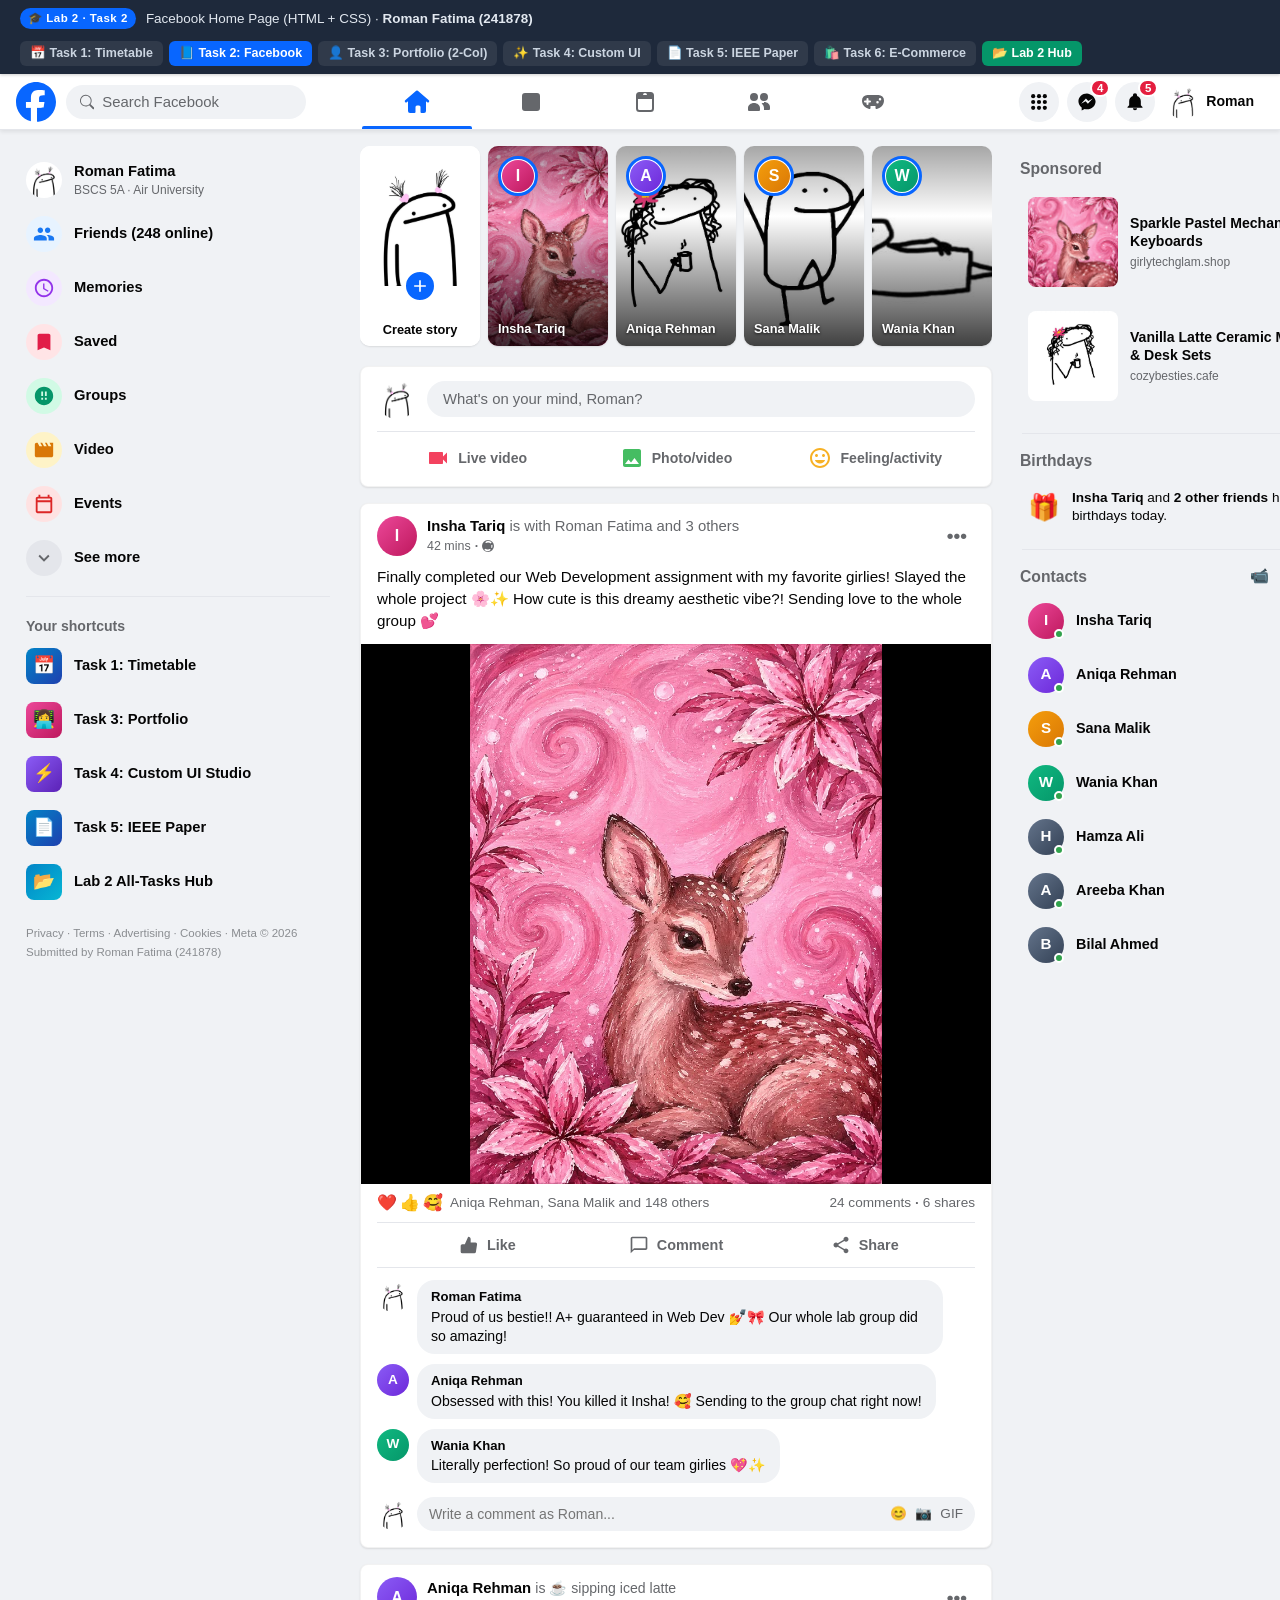
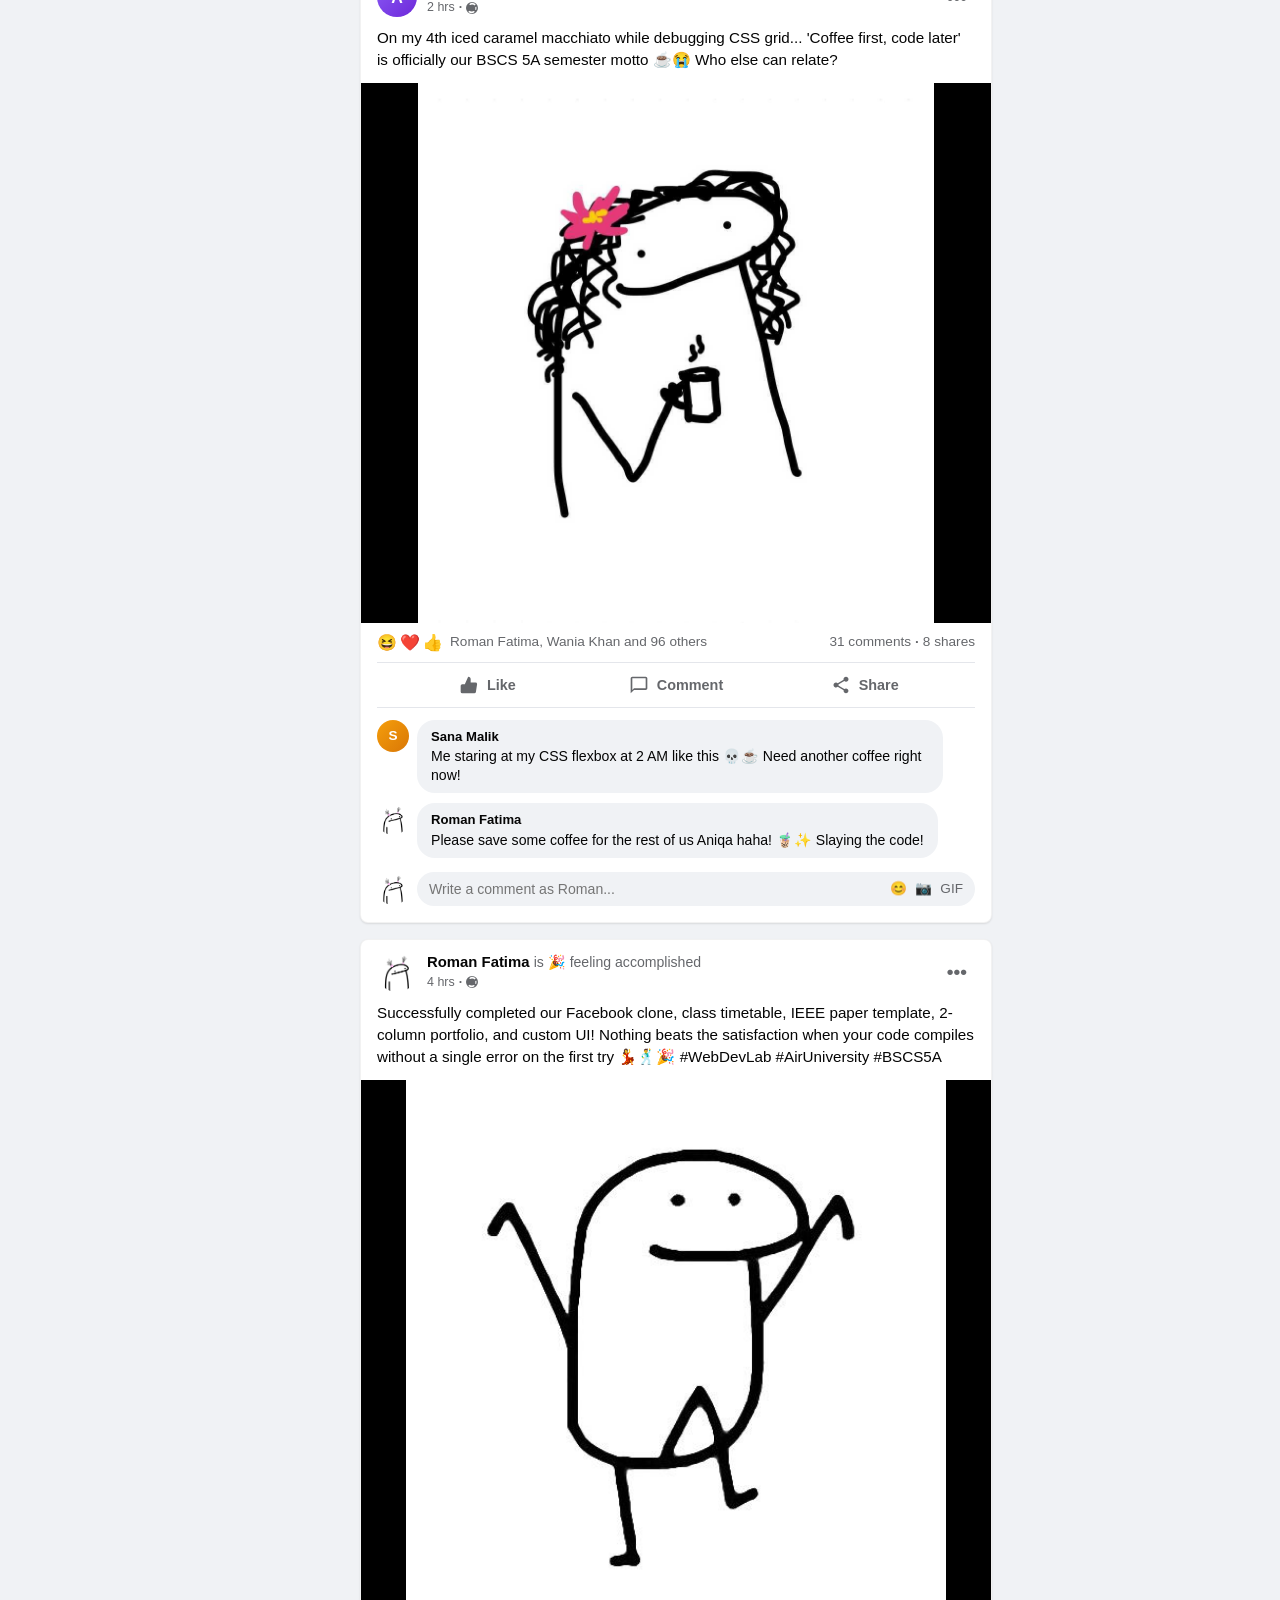
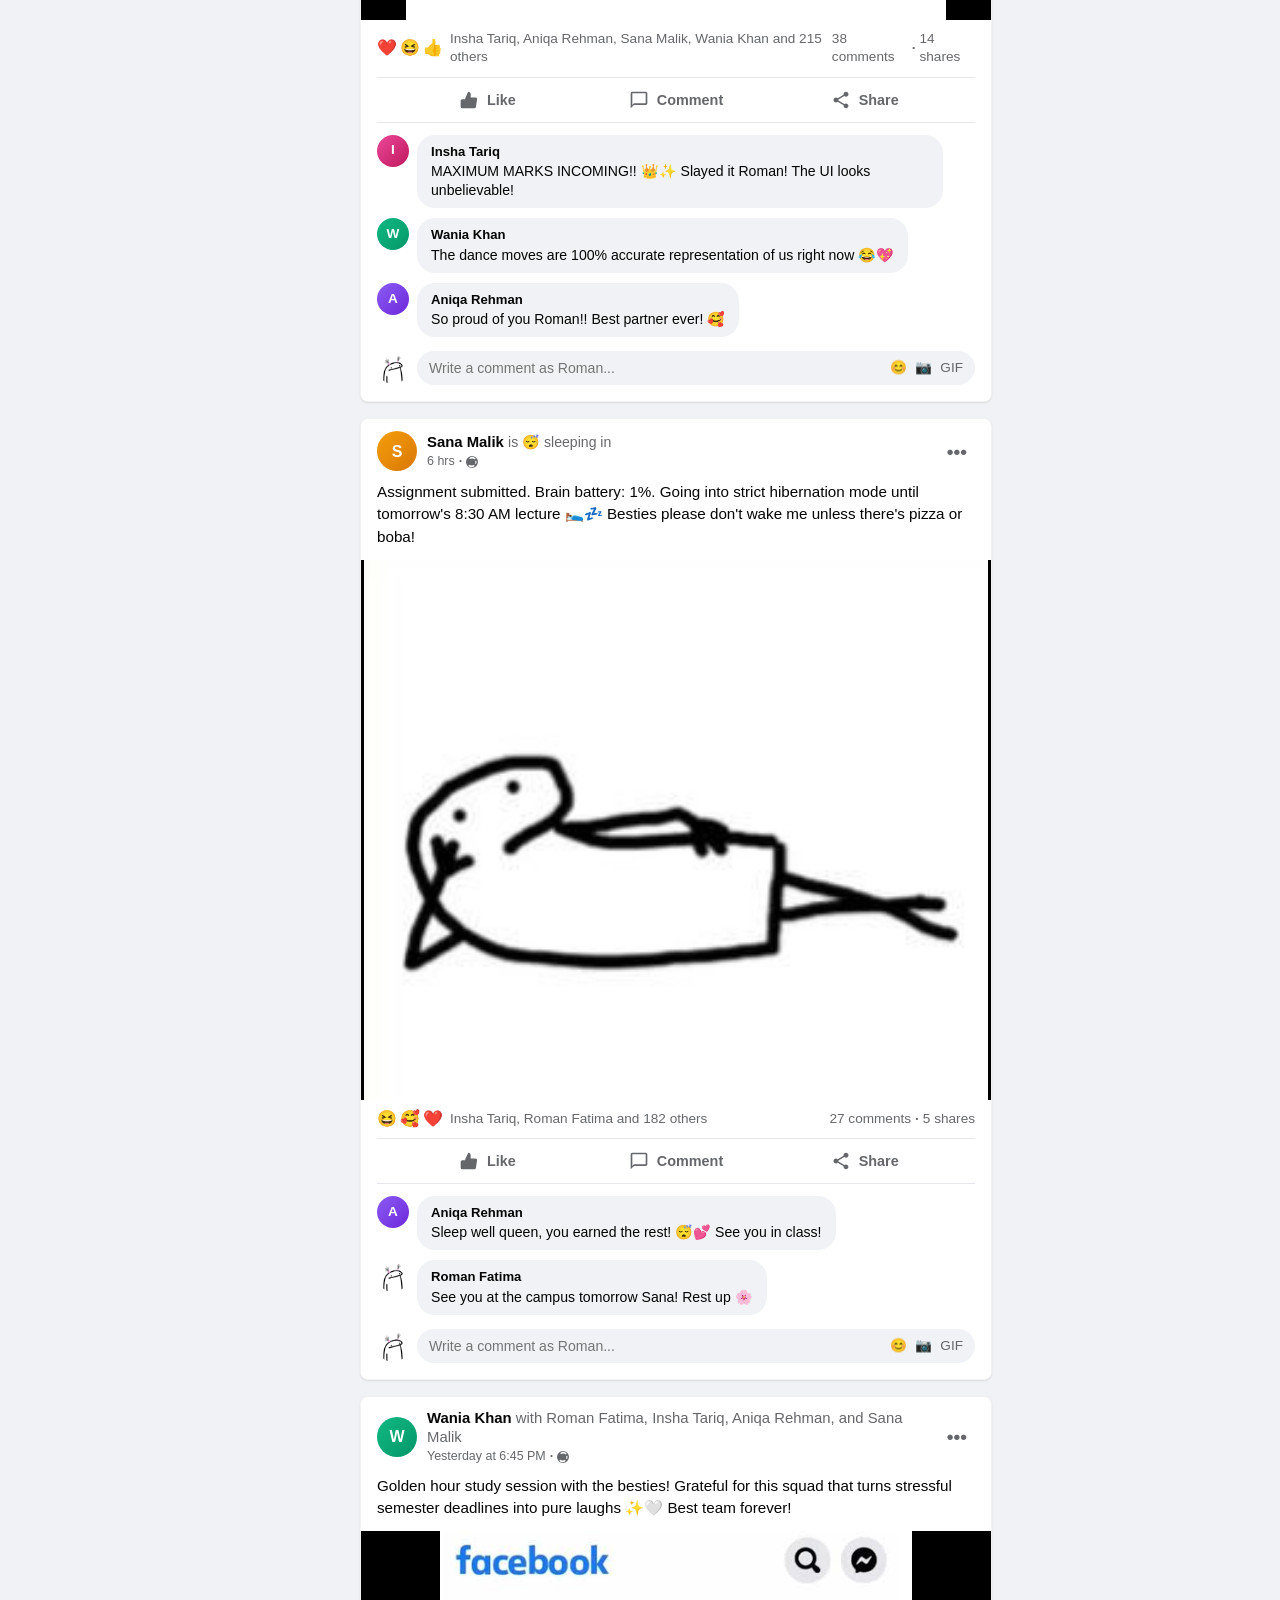
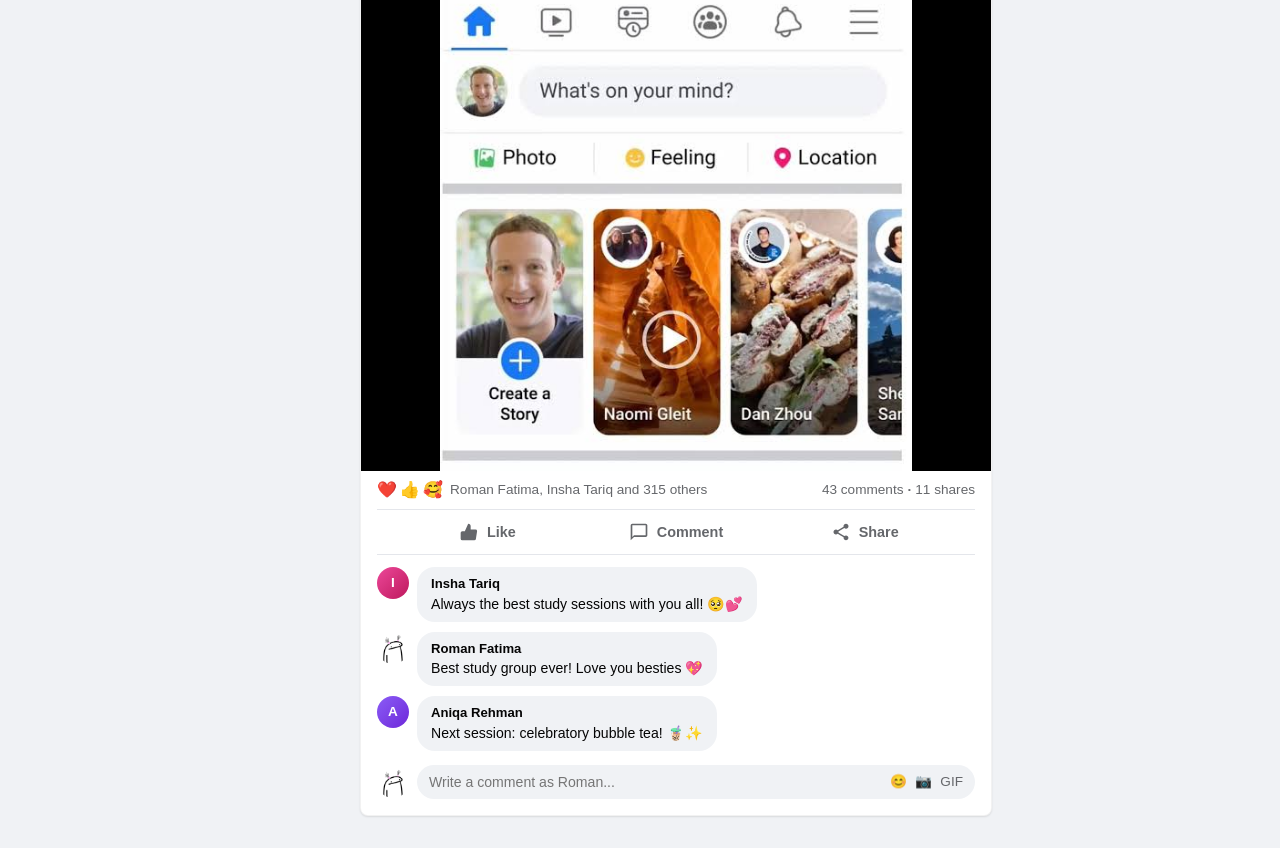
==== commit 5b78f1fc: "Completed Bootstrap tasks" ====
--- a/index.html
+++ b/index.html
@@ -30,6 +30,7 @@
       <a href="portfolio.html" class="q-link">👤 Task 3: Portfolio (2-Col)</a>
       <a href="custom-ui.html" class="q-link">✨ Task 4: Custom UI</a>
       <a href="ieee-paper.html" class="q-link">📄 Task 5: IEEE Paper</a>
+      <a href="ecommerce.html" class="q-link">🛍️ Task 6: E-Commerce</a>
       <a href="full stack lab/Lab 2/index.html" class="q-link hub-btn">📂 Lab 2 Hub</a>
     </div>
   </aside>
